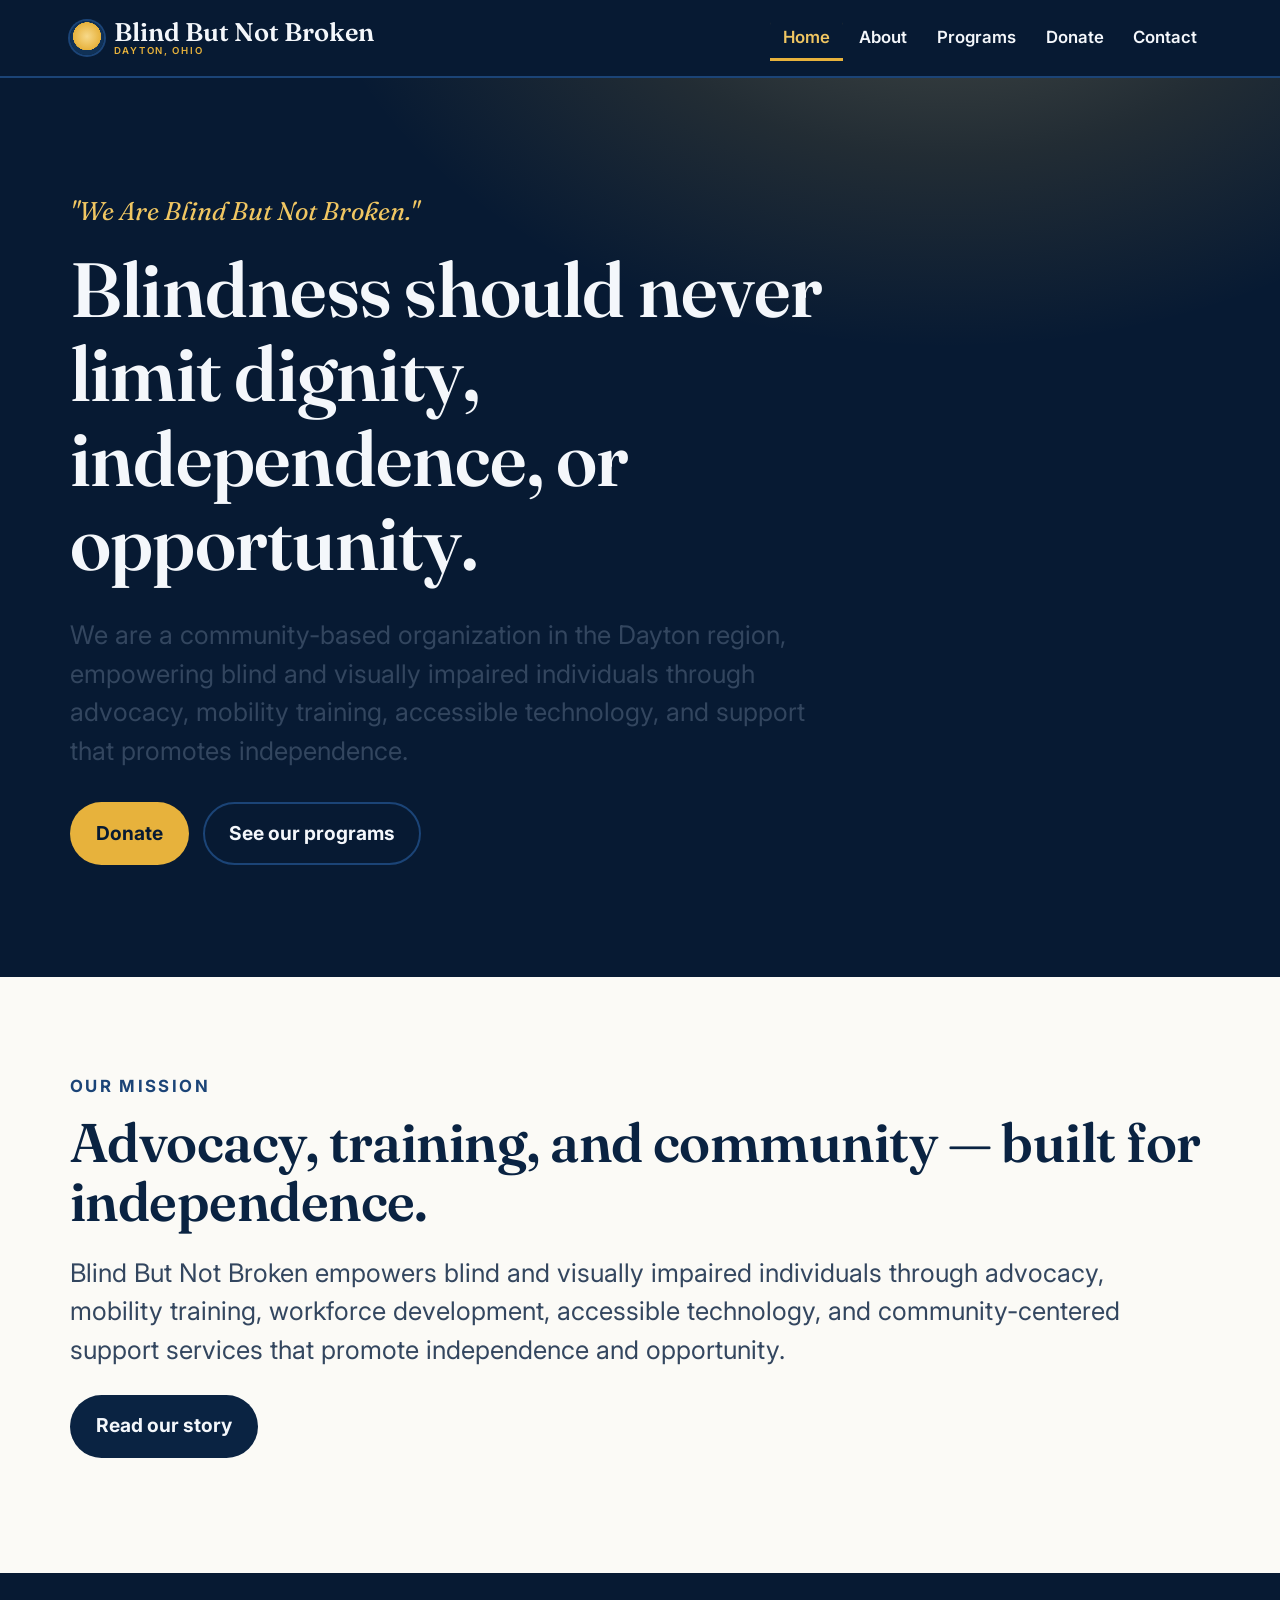
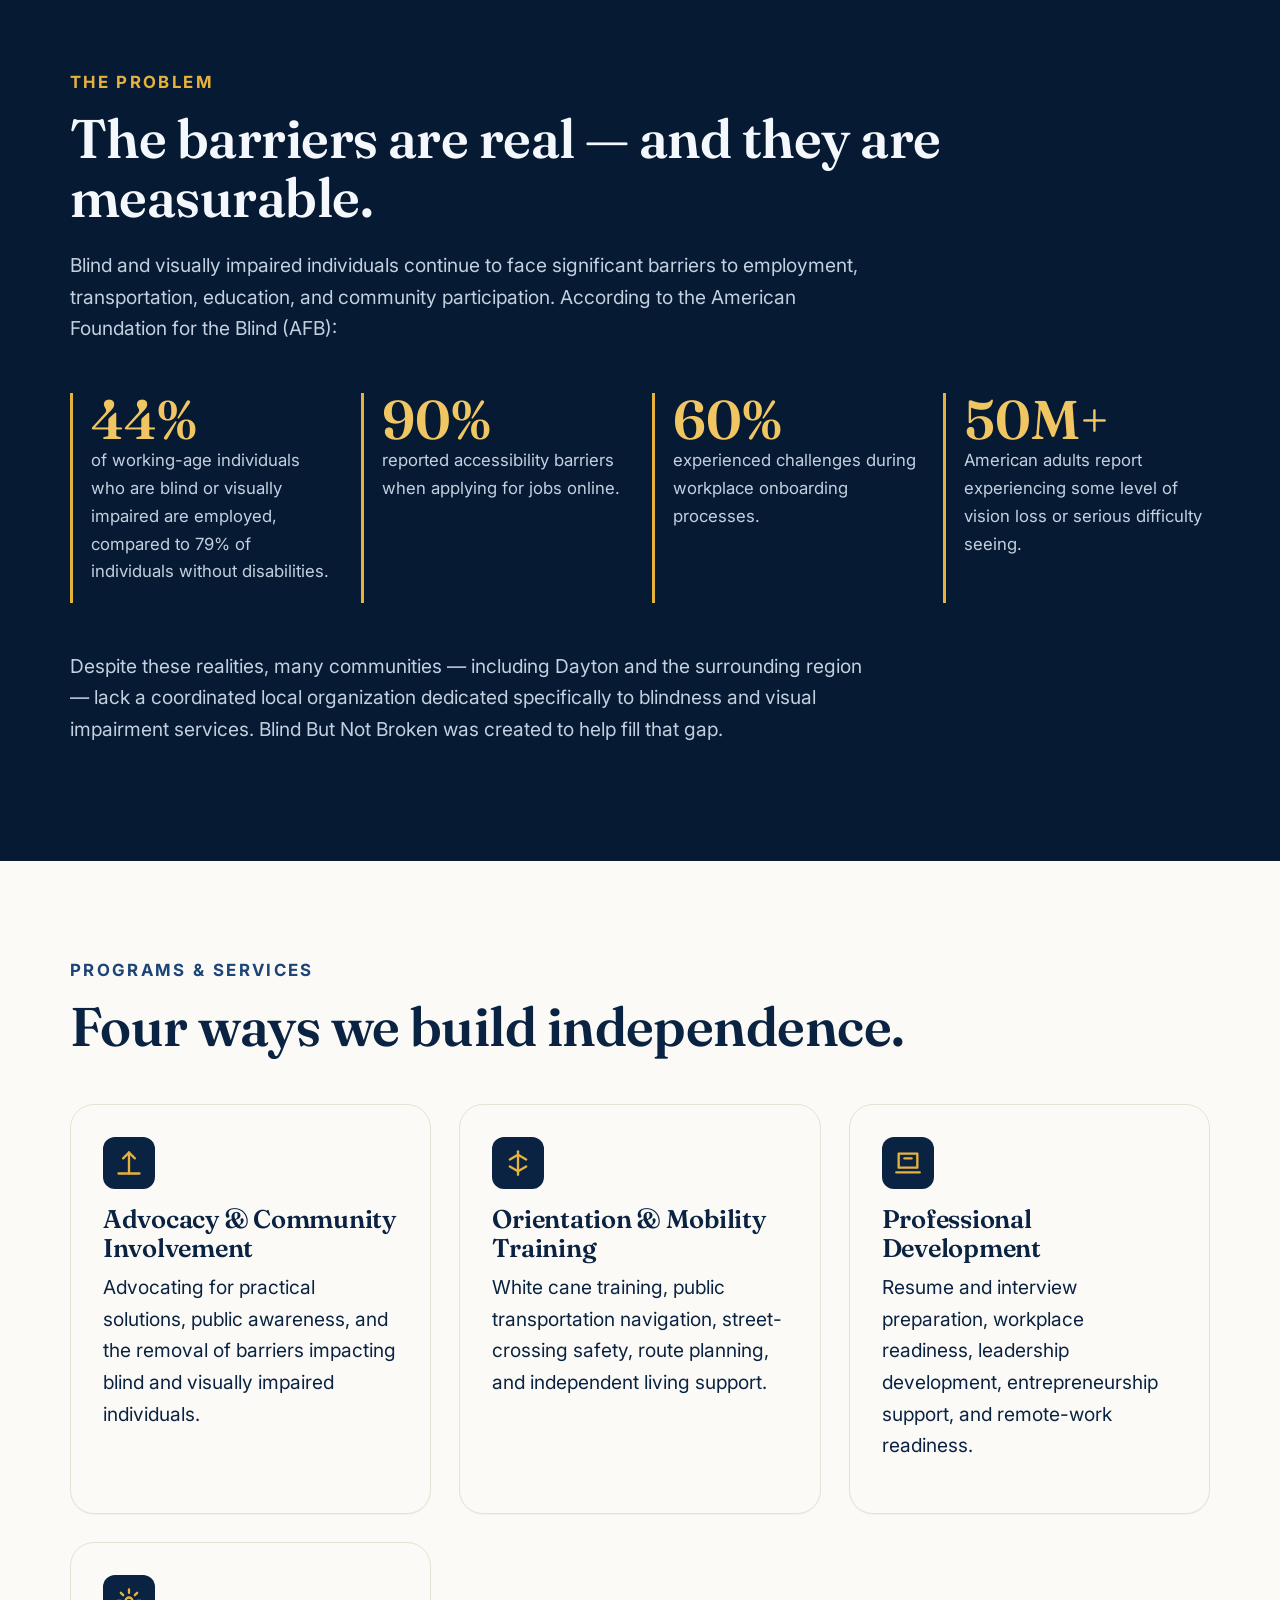
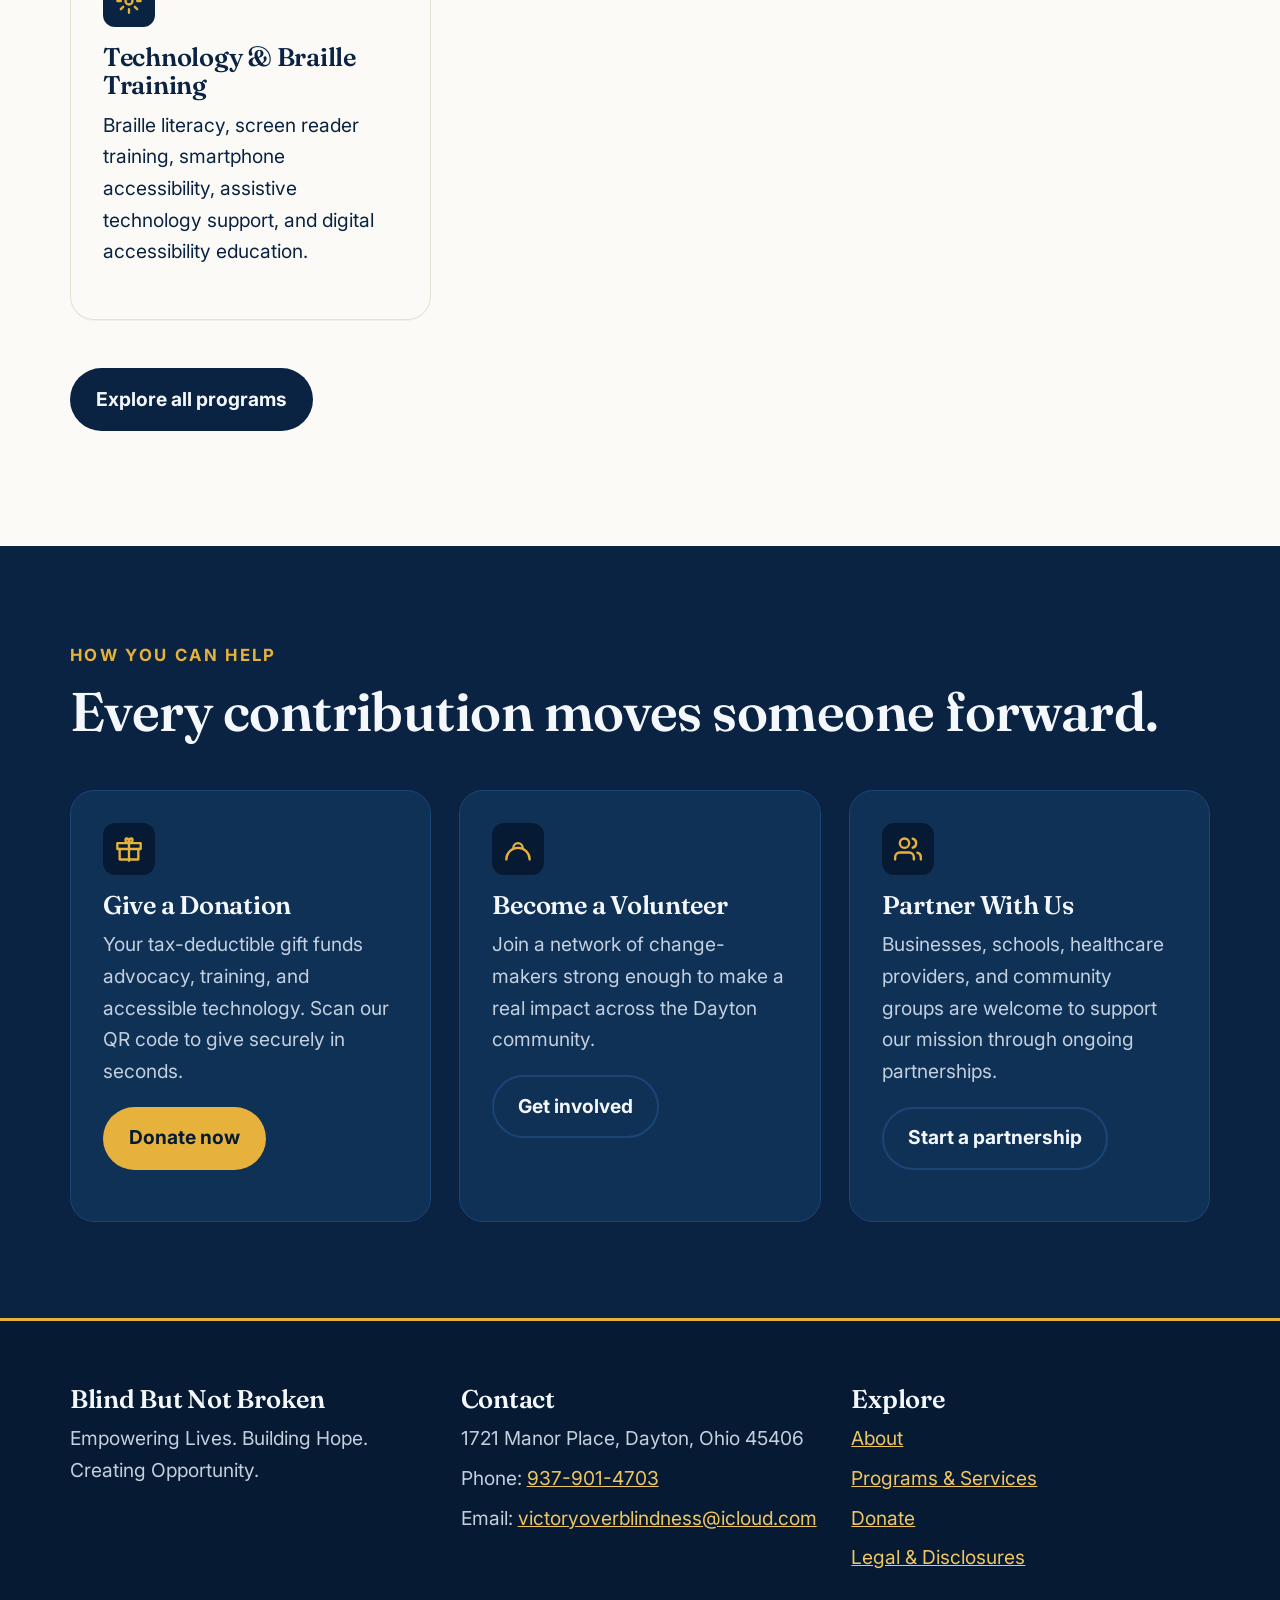
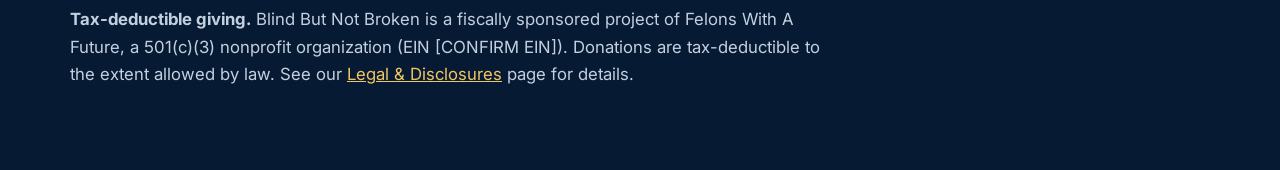
==== index.html @ 258312a0 "update" ====
<!DOCTYPE html>
<html lang="en">
<head>
  <meta charset="UTF-8">
  <meta name="viewport" content="width=device-width, initial-scale=1.0">
  <title>Blind But Not Broken — Advocacy, Training & Support in Dayton, Ohio</title>
  <meta name="description" content="Blind But Not Broken empowers blind and visually impaired individuals in the Dayton region through advocacy, mobility training, accessible technology, and community support.">
  <link rel="preconnect" href="https://fonts.googleapis.com">
  <link rel="preconnect" href="https://fonts.gstatic.com" crossorigin>
  <link href="https://fonts.googleapis.com/css2?family=Fraunces:ital,opsz,wght@0,9..144,400;0,9..144,500;0,9..144,600;1,9..144,400&family=Inter:wght@400;500;600;700&display=swap" rel="stylesheet">
  <link rel="stylesheet" href="styles.css">
</head>
<body>
  <a class="skip-link" href="#main">Skip to main content</a>

  <!-- ===== Header / Nav ===== -->
  <header class="site-header on-dark">
    <div class="wrap">
      <nav class="nav" aria-label="Primary">
        <a class="brand" href="index.html">
          <span class="brand__mark" aria-hidden="true"><span>logo</span></span>
          <span>Blind But Not Broken<small>Dayton, Ohio</small></span>
        </a>
        <button class="nav__toggle" aria-expanded="false" aria-controls="nav-menu">
          <span aria-hidden="true">☰</span> Menu
        </button>
        <ul class="nav__menu" id="nav-menu">
          <li><a href="index.html" aria-current="page">Home</a></li>
          <li><a href="about.html">About</a></li>
          <li><a href="programs.html">Programs</a></li>
          <li><a href="donate.html">Donate</a></li>
          <li><a href="contact.html">Contact</a></li>
        </ul>
      </nav>
    </div>
  </header>

  <main id="main">
    <!-- ===== Hero ===== -->
    <section class="hero on-dark" aria-labelledby="hero-title">
      <div class="wrap">
        <p class="hero__quote">"We Are Blind But Not Broken."</p>
        <h1 id="hero-title">Blindness should never limit dignity, independence, or opportunity.</h1>
        <p class="lede">We are a community-based organization in the Dayton region, empowering
          blind and visually impaired individuals through advocacy, mobility training,
          accessible technology, and support that promotes independence.</p>
        <div class="hero__actions">
          <a class="btn btn--primary" href="donate.html">Donate</a>
          <a class="btn btn--ghost" href="programs.html">See our programs</a>
        </div>
      </div>
    </section>

    <!-- ===== Mission ===== -->
    <section class="section" aria-labelledby="mission-title">
      <div class="wrap">
        <p class="eyebrow">Our Mission</p>
        <h2 id="mission-title">Advocacy, training, and community — built for independence.</h2>
        <p class="lede">Blind But Not Broken empowers blind and visually impaired individuals
          through advocacy, mobility training, workforce development, accessible technology,
          and community-centered support services that promote independence and opportunity.</p>
        <p><a class="btn btn--onlight" href="about.html">Read our story</a></p>
      </div>
    </section>

    <!-- ===== The Problem (stats) ===== -->
    <section class="section section--deep" aria-labelledby="problem-title">
      <div class="wrap">
        <p class="eyebrow">The Problem</p>
        <h2 id="problem-title">The barriers are real — and they are measurable.</h2>
        <p>Blind and visually impaired individuals continue to face significant barriers to
          employment, transportation, education, and community participation. According to the
          American Foundation for the Blind (AFB):</p>

        <div class="stats mt-lg">
          <div class="stat">
            <div class="stat__num">44%</div>
            <p class="stat__label">of working-age individuals who are blind or visually impaired
              are employed, compared to 79% of individuals without disabilities.</p>
          </div>
          <div class="stat">
            <div class="stat__num">90%</div>
            <p class="stat__label">reported accessibility barriers when applying for jobs online.</p>
          </div>
          <div class="stat">
            <div class="stat__num">60%</div>
            <p class="stat__label">experienced challenges during workplace onboarding processes.</p>
          </div>
          <div class="stat">
            <div class="stat__num">50M+</div>
            <p class="stat__label">American adults report experiencing some level of vision loss
              or serious difficulty seeing.</p>
          </div>
        </div>
        <p class="mt-lg">Despite these realities, many communities — including Dayton and the
          surrounding region — lack a coordinated local organization dedicated specifically to
          blindness and visual impairment services. Blind But Not Broken was created to help
          fill that gap.</p>
      </div>
    </section>

    <!-- ===== Programs preview ===== -->
    <section class="section" aria-labelledby="programs-title">
      <div class="wrap">
        <p class="eyebrow">Programs &amp; Services</p>
        <h2 id="programs-title">Four ways we build independence.</h2>
        <div class="grid grid--2 mt-lg">
          <article class="card">
            <div class="card__icon" aria-hidden="true">
              <svg viewBox="0 0 24 24" fill="none" stroke="currentColor" stroke-width="2" stroke-linecap="round" stroke-linejoin="round"><path d="M3 21h18"/><path d="M12 3v18"/><path d="M7 8l5-5 5 5"/></svg>
            </div>
            <h3>Advocacy &amp; Community Involvement</h3>
            <p>Advocating for practical solutions, public awareness, and the removal of barriers
              impacting blind and visually impaired individuals.</p>
          </article>
          <article class="card">
            <div class="card__icon" aria-hidden="true">
              <svg viewBox="0 0 24 24" fill="none" stroke="currentColor" stroke-width="2" stroke-linecap="round" stroke-linejoin="round"><path d="M12 2v20"/><path d="M5 9l7-4 7 4"/><path d="M5 15l7 4 7-4"/></svg>
            </div>
            <h3>Orientation &amp; Mobility Training</h3>
            <p>White cane training, public transportation navigation, street-crossing safety,
              route planning, and independent living support.</p>
          </article>
          <article class="card">
            <div class="card__icon" aria-hidden="true">
              <svg viewBox="0 0 24 24" fill="none" stroke="currentColor" stroke-width="2" stroke-linecap="round" stroke-linejoin="round"><path d="M4 4h16v12H4z"/><path d="M2 20h20"/><path d="M9 8h6"/></svg>
            </div>
            <h3>Professional Development</h3>
            <p>Resume and interview preparation, workplace readiness, leadership development,
              entrepreneurship support, and remote-work readiness.</p>
          </article>
          <article class="card">
            <div class="card__icon" aria-hidden="true">
              <svg viewBox="0 0 24 24" fill="none" stroke="currentColor" stroke-width="2" stroke-linecap="round" stroke-linejoin="round"><circle cx="12" cy="12" r="3"/><path d="M12 2v3M12 19v3M2 12h3M19 12h3M5 5l2 2M17 17l2 2M19 5l-2 2M7 17l-2 2"/></svg>
            </div>
            <h3>Technology &amp; Braille Training</h3>
            <p>Braille literacy, screen reader training, smartphone accessibility, assistive
              technology support, and digital accessibility education.</p>
          </article>
        </div>
        <p class="mt-lg"><a class="btn btn--onlight" href="programs.html">Explore all programs</a></p>
      </div>
    </section>

    <!-- ===== How you can help ===== -->
    <section class="section section--dark" aria-labelledby="help-title">
      <div class="wrap">
        <p class="eyebrow">How You Can Help</p>
        <h2 id="help-title">Every contribution moves someone forward.</h2>
        <div class="grid grid--3 mt-lg">
          <article class="card">
            <div class="card__icon" aria-hidden="true">
              <svg viewBox="0 0 24 24" fill="none" stroke="currentColor" stroke-width="2" stroke-linecap="round" stroke-linejoin="round"><path d="M20 12v9H4v-9"/><path d="M2 7h20v5H2z"/><path d="M12 22V7"/><path d="M12 7C9 7 8 3 10 3s2 4 2 4z"/><path d="M12 7c3 0 4-4 2-4s-2 4-2 4z"/></svg>
            </div>
            <h3>Give a Donation</h3>
            <p>Your tax-deductible gift funds advocacy, training, and accessible technology.
              Scan our QR code to give securely in seconds.</p>
            <p><a class="btn btn--primary" href="donate.html">Donate now</a></p>
          </article>
          <article class="card">
            <div class="card__icon" aria-hidden="true">
              <svg viewBox="0 0 24 24" fill="none" stroke="currentColor" stroke-width="2" stroke-linecap="round" stroke-linejoin="round"><path d="M16 11a4 4 0 1 0-8 0"/><circle cx="12" cy="7" r="0"/><path d="M2 21a8 8 0 0 1 20 0"/></svg>
            </div>
            <h3>Become a Volunteer</h3>
            <p>Join a network of change-makers strong enough to make a real impact across the
              Dayton community.</p>
            <p><a class="btn btn--ghost" href="contact.html">Get involved</a></p>
          </article>
          <article class="card">
            <div class="card__icon" aria-hidden="true">
              <svg viewBox="0 0 24 24" fill="none" stroke="currentColor" stroke-width="2" stroke-linecap="round" stroke-linejoin="round"><path d="M17 21v-2a4 4 0 0 0-4-4H5a4 4 0 0 0-4 4v2"/><circle cx="9" cy="7" r="4"/><path d="M23 21v-2a4 4 0 0 0-3-3.87"/><path d="M16 3.13a4 4 0 0 1 0 7.75"/></svg>
            </div>
            <h3>Partner With Us</h3>
            <p>Businesses, schools, healthcare providers, and community groups are welcome to
              support our mission through ongoing partnerships.</p>
            <p><a class="btn btn--ghost" href="contact.html">Start a partnership</a></p>
          </article>
        </div>
      </div>
    </section>
  </main>

  <!-- ===== Footer ===== -->
  <footer class="site-footer on-dark">
    <div class="wrap">
      <div class="footer-grid">
        <div>
          <h2>Blind But Not Broken</h2>
          <p>Empowering Lives. Building Hope. Creating Opportunity.</p>
        </div>
        <div>
          <h2>Contact</h2>
          <ul class="footer-contact">
            <li>1721 Manor Place, Dayton, Ohio 45406</li>
            <li>Phone: <a href="tel:+19379014703">937-901-4703</a></li>
            <li>Email: <a href="mailto:victoryoverblindness@icloud.com">victoryoverblindness@icloud.com</a></li>
          </ul>
        </div>
        <div>
          <h2>Explore</h2>
          <ul class="footer-contact">
            <li><a href="about.html">About</a></li>
            <li><a href="programs.html">Programs &amp; Services</a></li>
            <li><a href="donate.html">Donate</a></li>
            <li><a href="legal.html">Legal &amp; Disclosures</a></li>
          </ul>
        </div>
      </div>
      <div class="footer-legal">
        <p><strong>Tax-deductible giving.</strong> Blind But Not Broken is a fiscally sponsored
          project of Felons With A Future, a 501(c)(3) nonprofit organization
          (EIN&nbsp;[CONFIRM&nbsp;EIN]). Donations are tax-deductible to the extent allowed by law.
          See our <a href="legal.html">Legal &amp; Disclosures</a> page for details.</p>
      </div>
    </div>
  </footer>

  <script src="script.js"></script>
</body>
</html>
---- styles.css ----
/* ============================================================
   BLIND BUT NOT BROKEN — shared stylesheet
   Accessibility-first. Blue + gold "light through darkness" theme.

   CONTRAST DISCIPLINE (do not break):
   - Gold is ONLY used on dark (navy) backgrounds, or as a button
     fill with navy text on top. Gold text on white FAILS WCAG (~1.9:1).
   - Body text targets >= 7:1 wherever possible (AAA), never below 4.5:1.
   ============================================================ */

/* ---------- Design tokens ---------- */
:root {
  /* Navy scale (dark surfaces + ink on light) */
  --navy-900: #071A33;   /* deepest background */
  --navy-800: #0A2342;   /* primary navy / ink on light */
  --navy-700: #103156;   /* raised surfaces on dark */
  --navy-600: #1B4477;   /* borders / hover on dark */

  /* Gold scale (accent — dark backgrounds only) */
  --gold-500: #E7B23C;   /* primary gold */
  --gold-400: #F0C662;   /* gold hover */
  --gold-300: #F7D98A;   /* soft gold glow */

  /* Neutrals */
  --paper:      #FBFAF6; /* warm off-white light sections */
  --ink:        #0A2342; /* text on light */
  --ink-soft:   #33465F; /* secondary text on light (9:1 on paper) */
  --cloud:      #F4F7FB; /* text on dark (near-white) */
  --cloud-soft: #C3D0E0; /* secondary text on dark */

  /* Type */
  --font-display: "Fraunces", Georgia, "Times New Roman", serif;
  --font-body: "Inter", system-ui, -apple-system, "Segoe UI", sans-serif;

  /* Scale (fluid) */
  --step--1: clamp(0.94rem, 0.9rem + 0.2vw, 1.05rem);
  --step-0:  clamp(1.06rem, 1rem + 0.3vw, 1.2rem);
  --step-1:  clamp(1.3rem, 1.2rem + 0.5vw, 1.6rem);
  --step-2:  clamp(1.7rem, 1.5rem + 1vw, 2.3rem);
  --step-3:  clamp(2.2rem, 1.8rem + 2vw, 3.4rem);
  --step-4:  clamp(2.8rem, 2.1rem + 3.4vw, 4.8rem);

  /* Space + shape */
  --gutter: clamp(1.25rem, 5vw, 4rem);
  --measure: 66ch;
  --radius: 14px;
  --radius-lg: 24px;
}

/* ---------- Reset / base ---------- */
*, *::before, *::after { box-sizing: border-box; }
html { scroll-behavior: smooth; }
@media (prefers-reduced-motion: reduce) {
  html { scroll-behavior: auto; }
  *, *::before, *::after {
    animation-duration: 0.001ms !important;
    animation-iteration-count: 1 !important;
    transition-duration: 0.001ms !important;
  }
}

body {
  margin: 0;
  font-family: var(--font-body);
  font-size: var(--step-0);
  line-height: 1.65;
  color: var(--ink);
  background: var(--paper);
  -webkit-font-smoothing: antialiased;
  text-rendering: optimizeLegibility;
}

img { max-width: 100%; height: auto; display: block; }

h1, h2, h3 {
  font-family: var(--font-display);
  font-weight: 600;
  line-height: 1.1;
  letter-spacing: -0.01em;
  margin: 0 0 0.4em;
}
h1 { font-size: var(--step-4); }
h2 { font-size: var(--step-3); }
h3 { font-size: var(--step-1); font-weight: 600; }
p  { margin: 0 0 1em; max-width: var(--measure); }

a { color: inherit; }

/* ---------- Accessibility: skip link + focus ---------- */
.skip-link {
  position: absolute;
  left: 0.5rem;
  top: -100%;
  z-index: 999;
  background: var(--gold-500);
  color: var(--navy-800);
  font-weight: 700;
  padding: 0.75rem 1.25rem;
  border-radius: 0 0 var(--radius) var(--radius);
  text-decoration: none;
}
.skip-link:focus { top: 0; }

:focus-visible {
  outline: 3px solid var(--gold-500);
  outline-offset: 3px;
  border-radius: 4px;
}
/* On dark sections the gold ring still reads; add a halo for safety */
.on-dark :focus-visible { outline-color: var(--gold-400); }

.sr-only {
  position: absolute; width: 1px; height: 1px;
  padding: 0; margin: -1px; overflow: hidden;
  clip: rect(0,0,0,0); white-space: nowrap; border: 0;
}

/* ---------- Layout helpers ---------- */
.wrap { width: min(100% - 2 * var(--gutter), 1140px); margin-inline: auto; }
.section { padding-block: clamp(3rem, 8vw, 6rem); }
.section--dark { background: var(--navy-800); color: var(--cloud); }
.section--deep { background: var(--navy-900); color: var(--cloud); }
.section--dark p, .section--deep p { color: var(--cloud-soft); }
.eyebrow {
  font-family: var(--font-body);
  font-weight: 700;
  font-size: var(--step--1);
  letter-spacing: 0.14em;
  text-transform: uppercase;
  color: var(--navy-600);
  margin: 0 0 0.75rem;
}
.section--dark .eyebrow, .section--deep .eyebrow { color: var(--gold-500); }
.lede { font-size: var(--step-1); line-height: 1.5; color: var(--ink-soft); }
.section--dark .lede, .section--deep .lede { color: var(--cloud); }

/* ---------- Header / nav ---------- */
.site-header {
  position: sticky; top: 0; z-index: 100;
  background: var(--navy-900);
  color: var(--cloud);
  border-bottom: 2px solid var(--navy-600);
}
.nav {
  display: flex; align-items: center; justify-content: space-between;
  gap: 1rem; padding-block: 0.9rem;
}
.brand {
  display: inline-flex; align-items: center; gap: 0.6rem;
  text-decoration: none; color: var(--cloud);
  font-family: var(--font-display); font-weight: 600;
  font-size: var(--step-1); line-height: 1.05;
}
.brand__mark {
  width: 34px; height: 34px; flex: none;
  display: grid; place-items: center;
  border-radius: 50%;
  background:
    radial-gradient(circle at 50% 45%, var(--gold-300), var(--gold-500) 55%, var(--navy-700) 56%);
  box-shadow: 0 0 0 2px var(--navy-600);
}
.brand__mark span { font-size: 0; }
.brand small {
  display: block; font-family: var(--font-body);
  font-weight: 600; font-size: 0.6rem; letter-spacing: 0.18em;
  text-transform: uppercase; color: var(--gold-500);
}

.nav__toggle {
  display: none;
  align-items: center; gap: 0.5rem;
  background: transparent; color: var(--cloud);
  border: 2px solid var(--navy-600); border-radius: var(--radius);
  padding: 0.6rem 0.85rem; min-height: 44px;
  font: inherit; font-weight: 600; cursor: pointer;
}
.nav__toggle:hover { border-color: var(--gold-500); }

.nav__menu {
  display: flex; align-items: center; gap: 0.25rem;
  list-style: none; margin: 0; padding: 0;
}
.nav__menu a {
  display: inline-block; text-decoration: none;
  color: var(--cloud); font-weight: 600; font-size: var(--step--1);
  padding: 0.6rem 0.8rem; border-radius: var(--radius);
  min-height: 44px; display: inline-flex; align-items: center;
}
.nav__menu a:hover { background: var(--navy-700); }
.nav__menu a[aria-current="page"] {
  color: var(--gold-400);
  box-shadow: inset 0 -3px 0 var(--gold-500);
  border-radius: var(--radius) var(--radius) 0 0;
}

@media (max-width: 820px) {
  .nav__toggle { display: inline-flex; }
  .nav__menu {
    display: none; position: absolute; left: 0; right: 0;
    top: 100%; flex-direction: column; align-items: stretch;
    gap: 0; background: var(--navy-900);
    border-bottom: 2px solid var(--navy-600); padding: 0.5rem var(--gutter) 1rem;
  }
  .nav { position: relative; }
  .nav__menu.is-open { display: flex; }
  .nav__menu a { padding: 0.9rem 0.6rem; font-size: var(--step-0); }
  .nav__menu a[aria-current="page"] { box-shadow: inset 3px 0 0 var(--gold-500); border-radius: var(--radius); }
}

/* ---------- Buttons ---------- */
.btn {
  display: inline-flex; align-items: center; justify-content: center;
  gap: 0.5rem; min-height: 48px;
  padding: 0.85rem 1.5rem; border-radius: 999px;
  font: inherit; font-weight: 700; text-decoration: none;
  cursor: pointer; border: 2px solid transparent;
  transition: transform 0.15s ease, background 0.15s ease;
}
.btn:hover { transform: translateY(-2px); }
.btn--primary { background: var(--gold-500); color: var(--navy-900); }
.btn--primary:hover { background: var(--gold-400); }
.btn--ghost { background: transparent; color: var(--cloud); border-color: var(--navy-600); }
.btn--ghost:hover { border-color: var(--gold-500); background: var(--navy-700); }
.btn--onlight { background: var(--navy-800); color: var(--cloud); }
.btn--onlight:hover { background: var(--navy-700); }

/* ---------- Hero ---------- */
.hero {
  position: relative; overflow: hidden;
  background: var(--navy-900); color: var(--cloud);
  padding-block: clamp(3.5rem, 10vw, 7rem);
  isolation: isolate;
}
.hero::before { /* the dawn — light breaking through */
  content: ""; position: absolute; inset: -20% -10% auto -10%;
  height: 130%; z-index: -1;
  background: radial-gradient(60% 55% at 70% 0%,
    rgba(247,217,138,0.30), rgba(231,178,60,0.12) 40%, transparent 70%);
  pointer-events: none;
}
.hero__quote {
  font-family: var(--font-display); font-style: italic;
  color: var(--gold-400); font-size: var(--step-1);
  margin: 0 0 1rem;
}
.hero h1 { max-width: 16ch; }
.hero .lede { max-width: 46ch; margin-block: 1.25rem 2rem; }
.hero__actions { display: flex; flex-wrap: wrap; gap: 0.85rem; }

/* ---------- Cards / grids ---------- */
.grid { display: grid; gap: clamp(1rem, 3vw, 1.75rem); }
.grid--3 { grid-template-columns: repeat(auto-fit, minmax(260px, 1fr)); }
.grid--2 { grid-template-columns: repeat(auto-fit, minmax(300px, 1fr)); }

.card {
  background: var(--paper);
  border: 1px solid #E7E2D4;
  border-radius: var(--radius-lg);
  padding: clamp(1.5rem, 3vw, 2rem);
  box-shadow: 0 1px 0 rgba(10,35,66,0.04);
}
.section--dark .card, .section--deep .card {
  background: var(--navy-700); border-color: var(--navy-600); color: var(--cloud);
}
.section--dark .card p, .section--deep .card p { color: var(--cloud-soft); }
.card__icon {
  width: 52px; height: 52px; margin-bottom: 1rem;
  display: grid; place-items: center; border-radius: 12px;
  background: var(--navy-800); color: var(--gold-500);
}
.section--dark .card__icon, .section--deep .card__icon { background: var(--navy-900); }
.card__icon svg { width: 28px; height: 28px; }
.card h3 { color: inherit; }

/* Feature list with gold check markers */
.checklist { list-style: none; margin: 0; padding: 0; display: grid; gap: 0.6rem; }
.checklist li { position: relative; padding-left: 1.9rem; }
.checklist li::before {
  content: ""; position: absolute; left: 0; top: 0.55em;
  width: 0.7rem; height: 0.7rem; border-radius: 50%;
  background: var(--gold-500);
}

/* Stat block (The Problem) */
.stats { display: grid; gap: 1.5rem; grid-template-columns: repeat(auto-fit, minmax(200px,1fr)); }
.stat { border-left: 3px solid var(--gold-500); padding-left: 1.1rem; }
.stat__num {
  font-family: var(--font-display); font-weight: 600;
  font-size: var(--step-3); color: var(--gold-400); line-height: 1;
}
.stat__label { color: var(--cloud-soft); font-size: var(--step--1); }

/* ---------- Donate / QR ---------- */
.qr-panel {
  display: grid; gap: 2rem; align-items: center;
  grid-template-columns: minmax(0, 1fr);
}
@media (min-width: 720px) { .qr-panel { grid-template-columns: 280px 1fr; } }
.qr-frame {
  background: var(--paper); border: 3px solid var(--gold-500);
  border-radius: var(--radius-lg); padding: 1.25rem;
  aspect-ratio: 1; display: grid; place-items: center; text-align: center;
  color: var(--ink-soft);
}
.qr-frame img { width: 100%; height: 100%; object-fit: contain; }

.disclosure {
  background: var(--navy-700); border: 1px solid var(--navy-600);
  border-radius: var(--radius); padding: 1.25rem 1.5rem;
  color: var(--cloud-soft); font-size: var(--step--1);
}
.disclosure strong { color: var(--cloud); }

/* ---------- Forms (contact) ---------- */
.field { display: grid; gap: 0.4rem; margin-bottom: 1.25rem; }
.field label { font-weight: 700; }
.field .hint { font-size: var(--step--1); color: var(--ink-soft); }
.field input, .field textarea {
  font: inherit; padding: 0.8rem 0.9rem; min-height: 48px;
  border: 2px solid #C9CFD8; border-radius: var(--radius);
  background: #fff; color: var(--ink);
}
.field input:focus-visible, .field textarea:focus-visible { border-color: var(--navy-800); }
.field textarea { min-height: 140px; resize: vertical; }

/* ---------- Footer ---------- */
.site-footer {
  background: var(--navy-900); color: var(--cloud-soft);
  padding-block: clamp(2.5rem, 6vw, 4rem);
  border-top: 3px solid var(--gold-500);
}
.footer-grid { display: grid; gap: 2rem; grid-template-columns: repeat(auto-fit, minmax(220px,1fr)); }
.site-footer h2 { font-size: var(--step-1); color: var(--cloud); }
.site-footer a { color: var(--gold-400); }
.site-footer a:hover { color: var(--gold-300); }
.footer-contact { list-style: none; margin: 0; padding: 0; display: grid; gap: 0.5rem; }
.footer-legal { margin-top: 2rem; font-size: var(--step--1); color: var(--cloud-soft); }
.footer-legal p { max-width: 70ch; }

/* Utility */
.stack > * + * { margin-top: 1.5rem; }
.center { text-align: center; margin-inline: auto; }
.mt-lg { margin-top: clamp(2rem, 5vw, 3rem); }
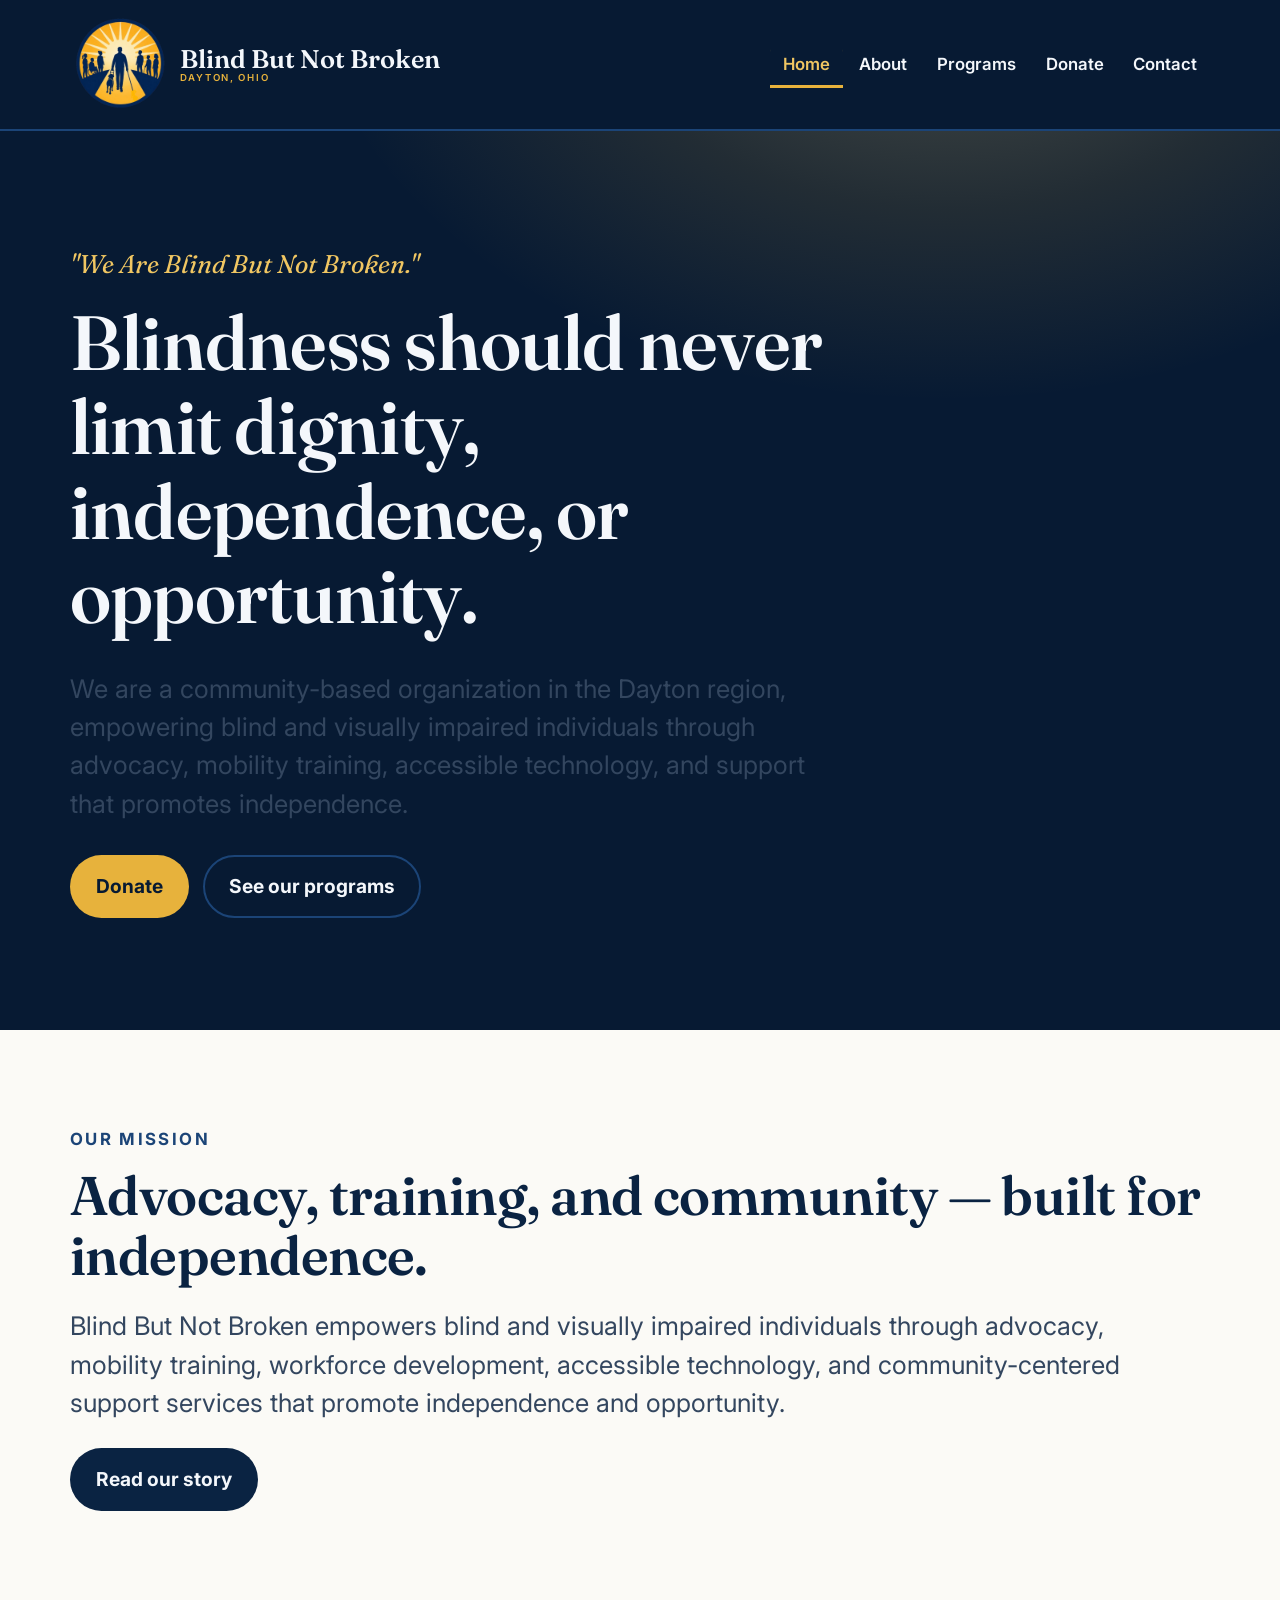
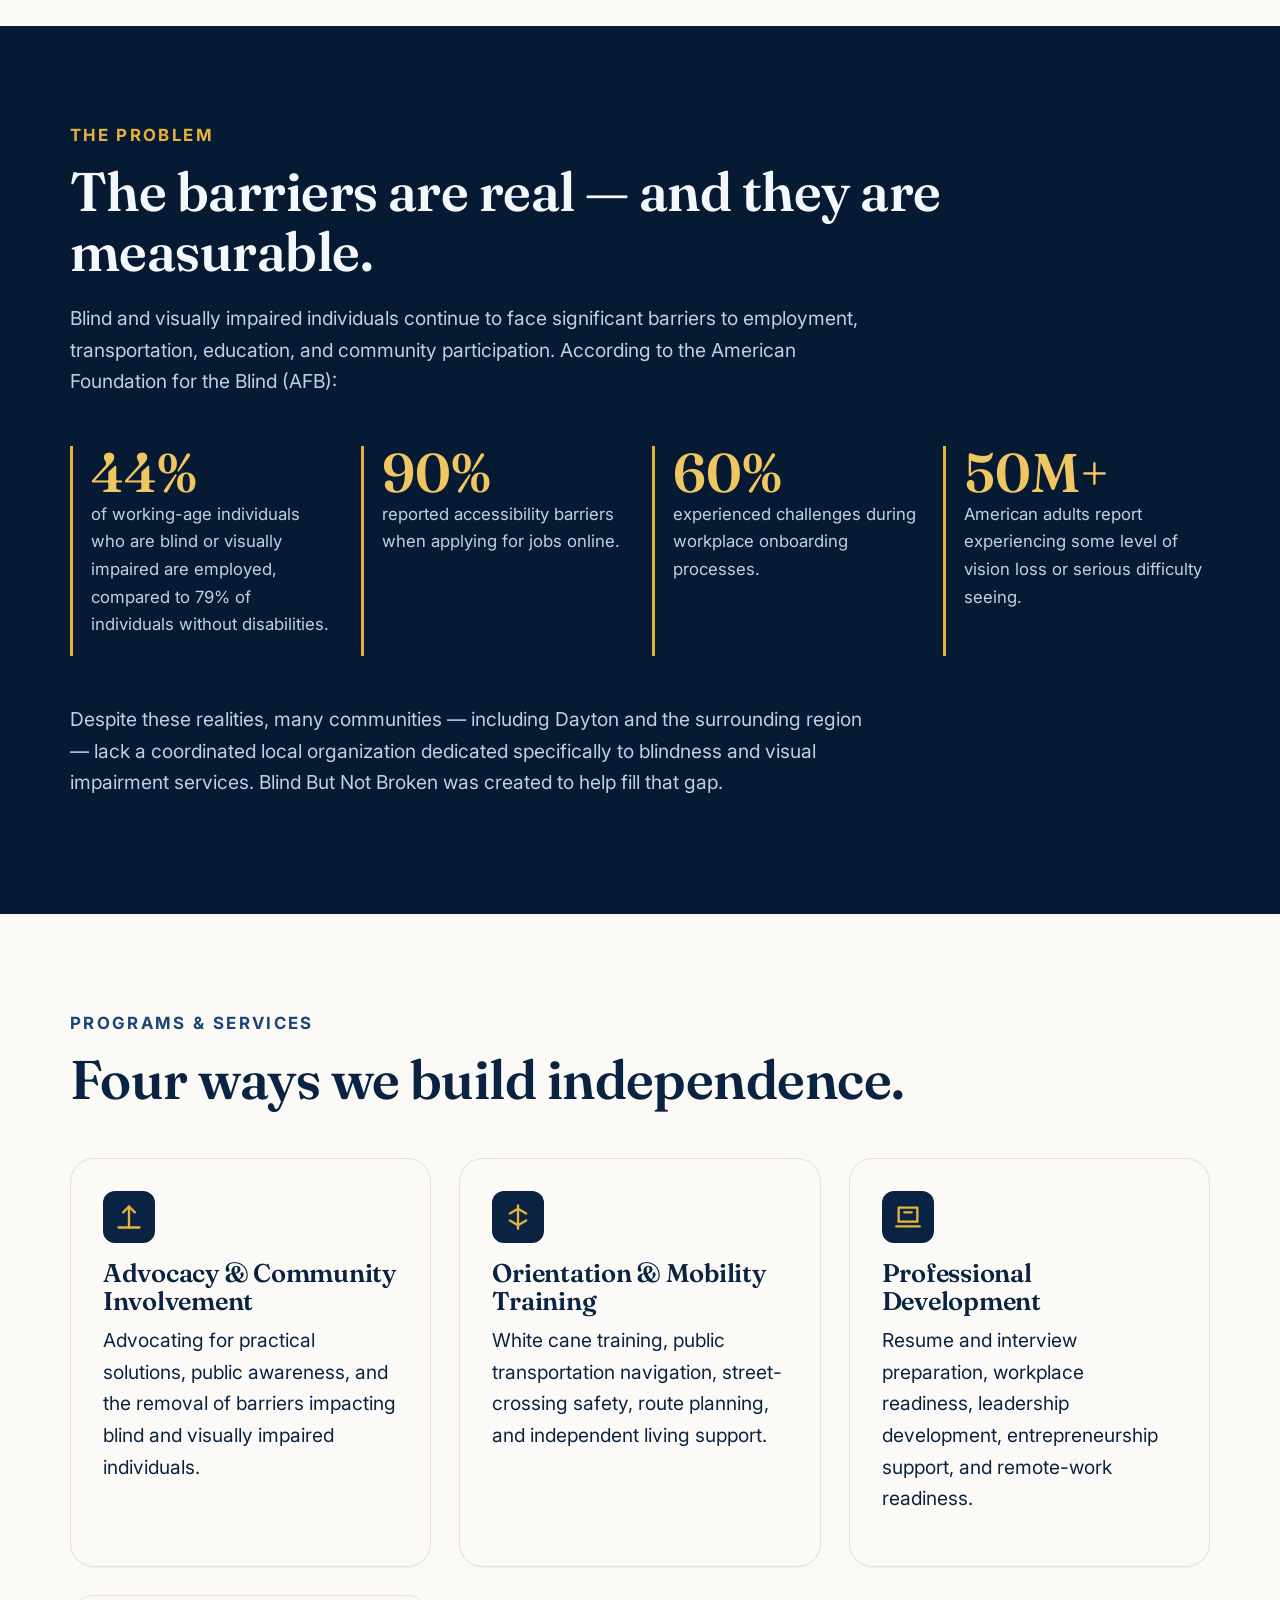
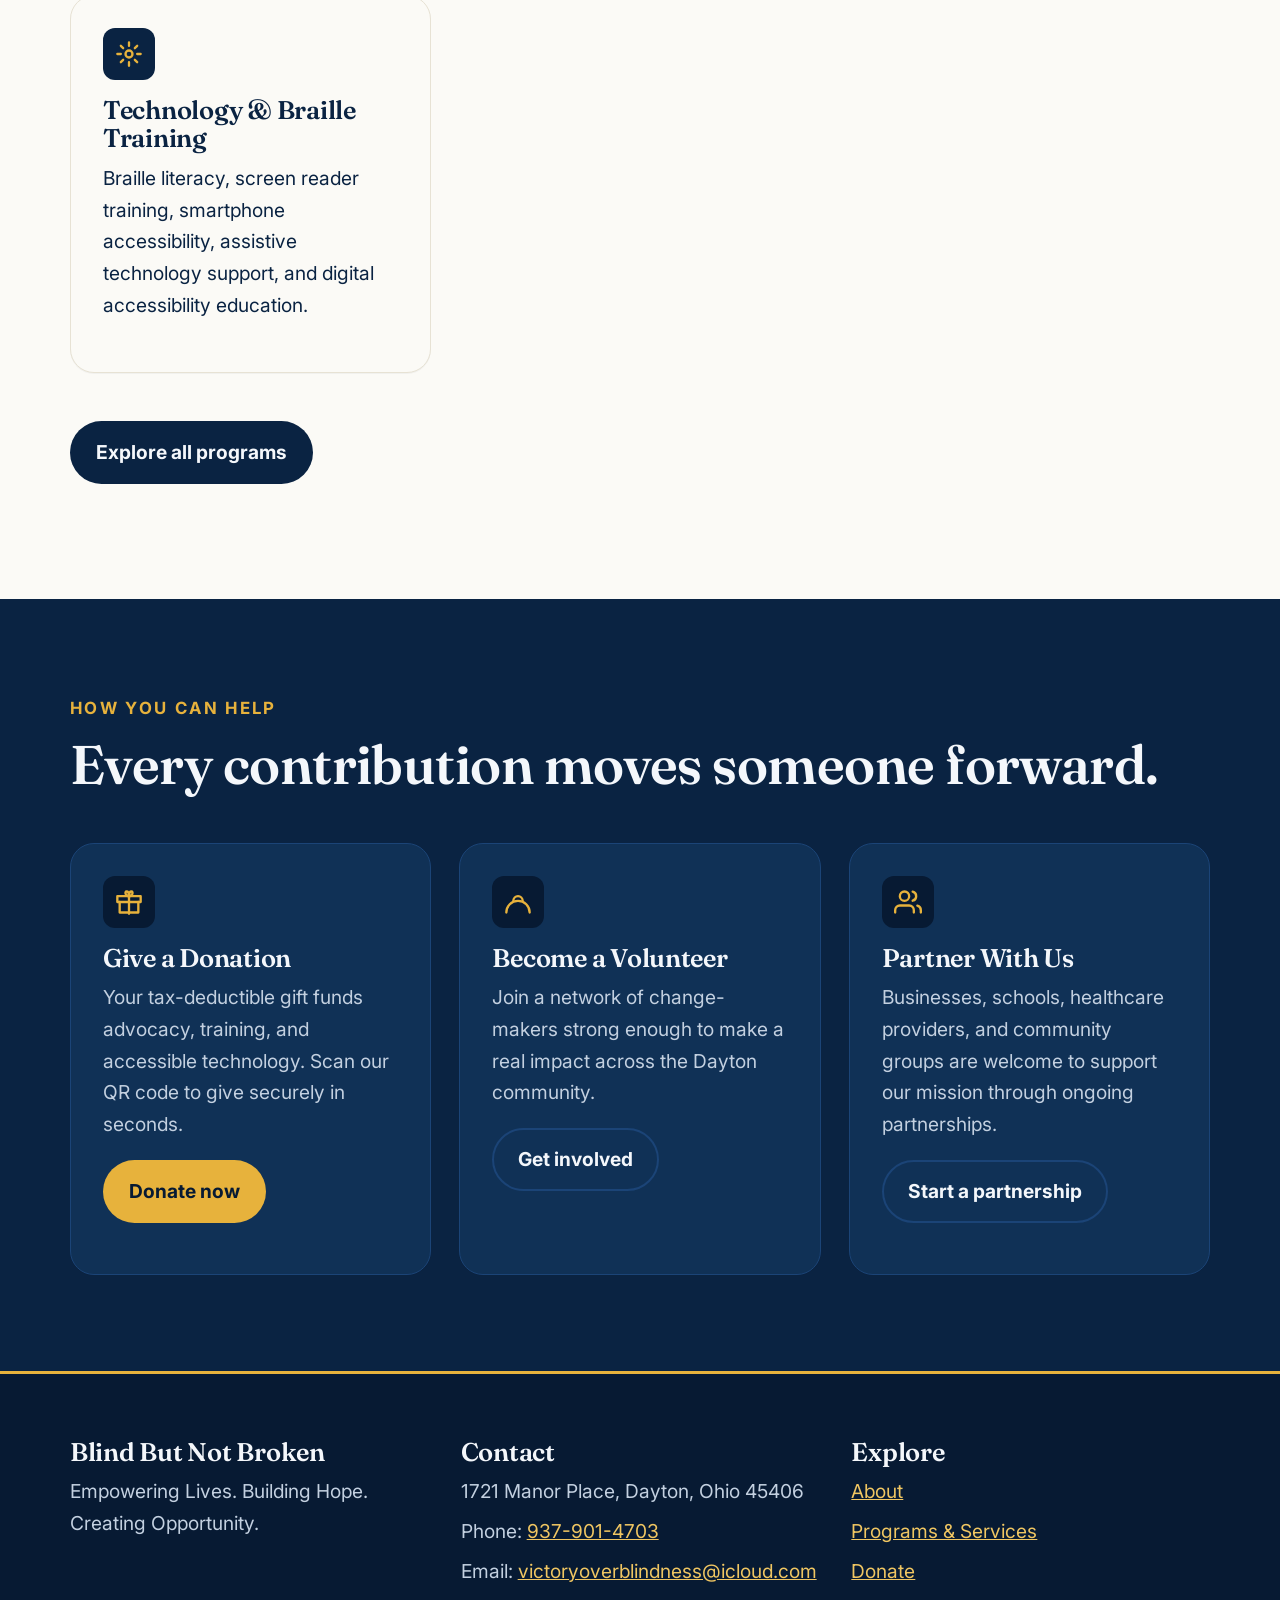
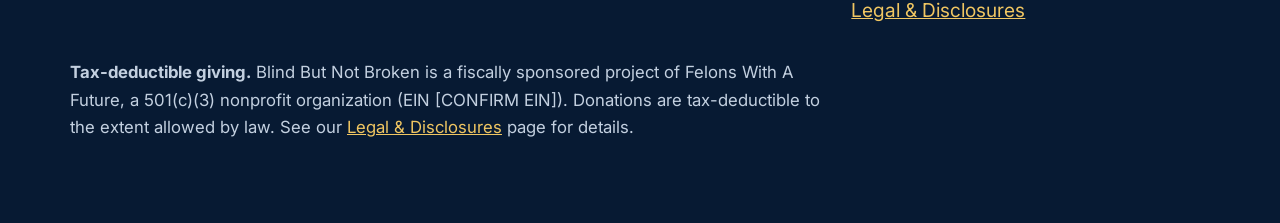
==== commit 5da68d6d: "updates" ====
--- a/index.html
+++ b/index.html
@@ -18,7 +18,7 @@
     <div class="wrap">
       <nav class="nav" aria-label="Primary">
         <a class="brand" href="index.html">
-          <span class="brand__mark" aria-hidden="true"><span>logo</span></span>
+          <img class="brand__mark" src="images/circle-logo-nt.PNG" alt="Blind But Not Broken logo">
           <span>Blind But Not Broken<small>Dayton, Ohio</small></span>
         </a>
         <button class="nav__toggle" aria-expanded="false" aria-controls="nav-menu">
--- a/styles.css
+++ b/styles.css
@@ -152,14 +152,10 @@
   font-size: var(--step-1); line-height: 1.05;
 }
 .brand__mark {
-  width: 34px; height: 34px; flex: none;
-  display: grid; place-items: center;
+  width: 100px; height: 100px; flex: none;
   border-radius: 50%;
-  background:
-    radial-gradient(circle at 50% 45%, var(--gold-300), var(--gold-500) 55%, var(--navy-700) 56%);
-  box-shadow: 0 0 0 2px var(--navy-600);
-}
-.brand__mark span { font-size: 0; }
+  object-fit: cover;
+}
 .brand small {
   display: block; font-family: var(--font-body);
   font-weight: 600; font-size: 0.6rem; letter-spacing: 0.18em;
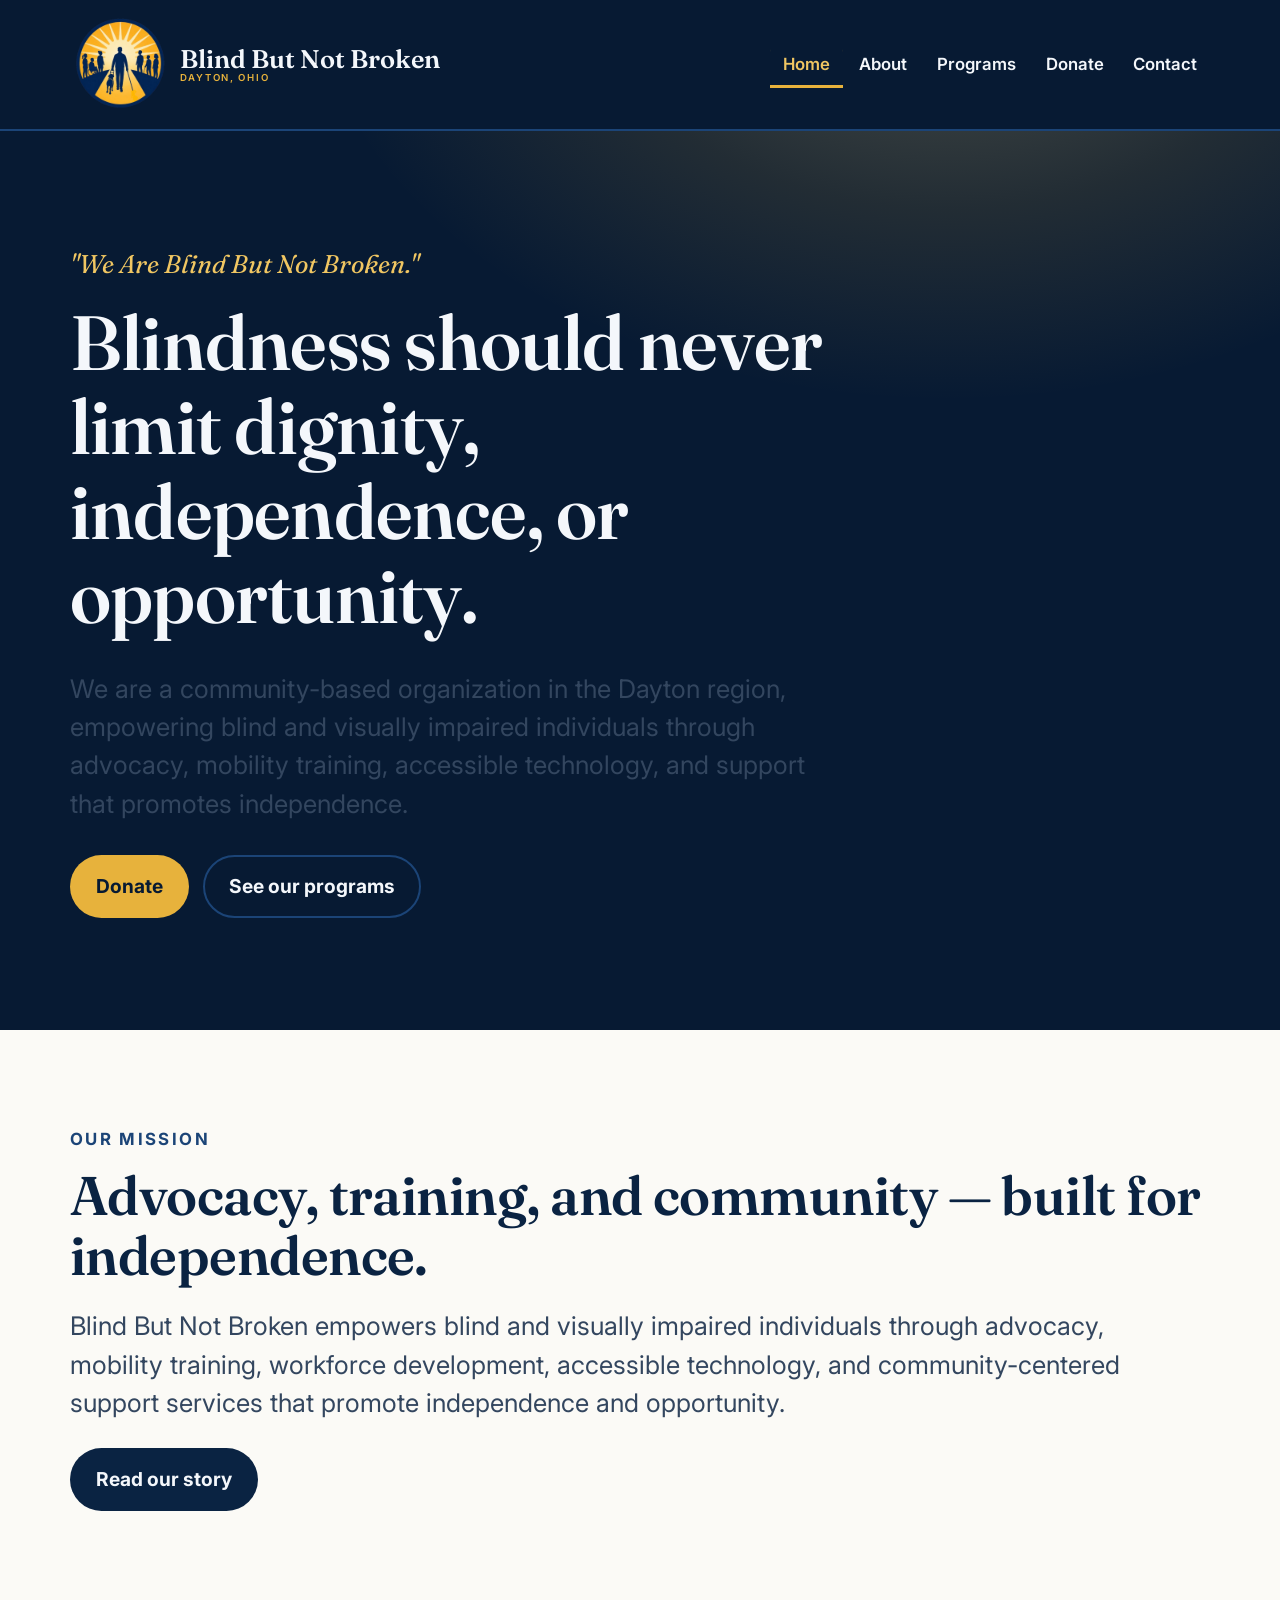
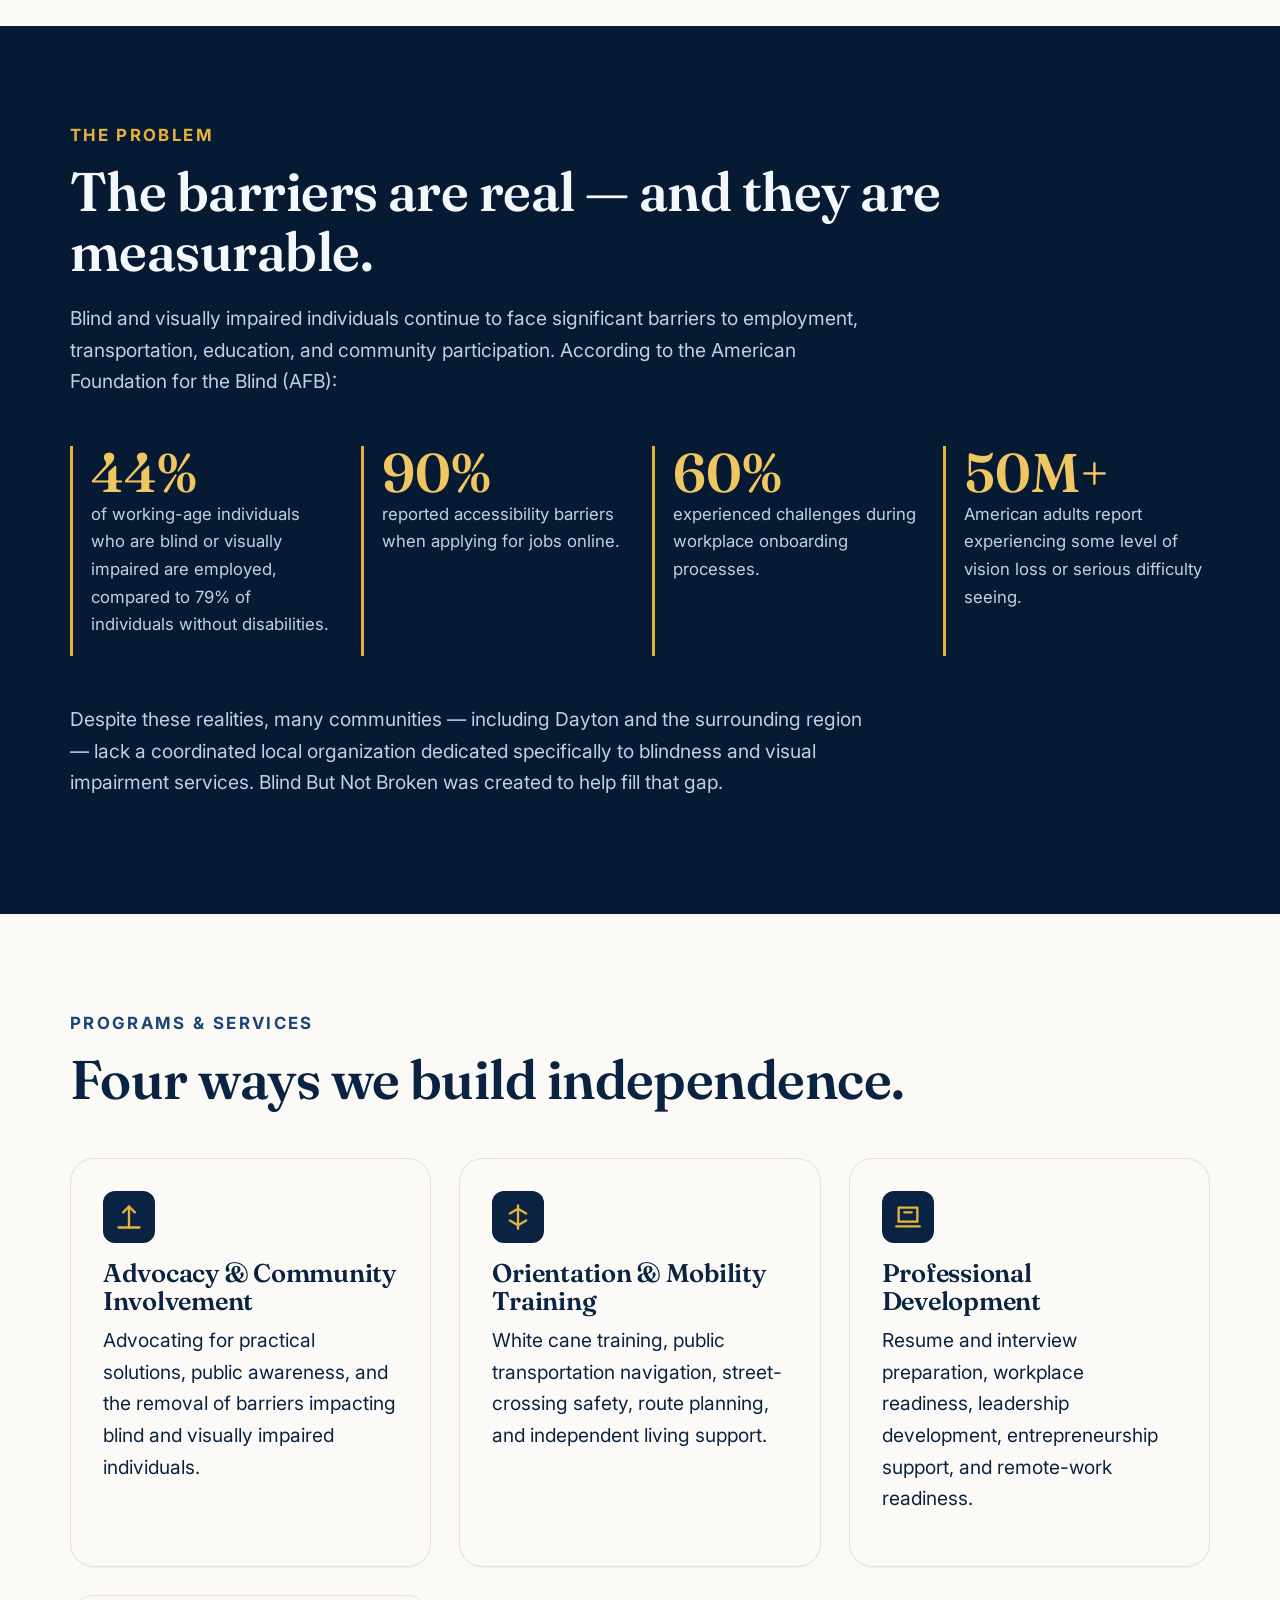
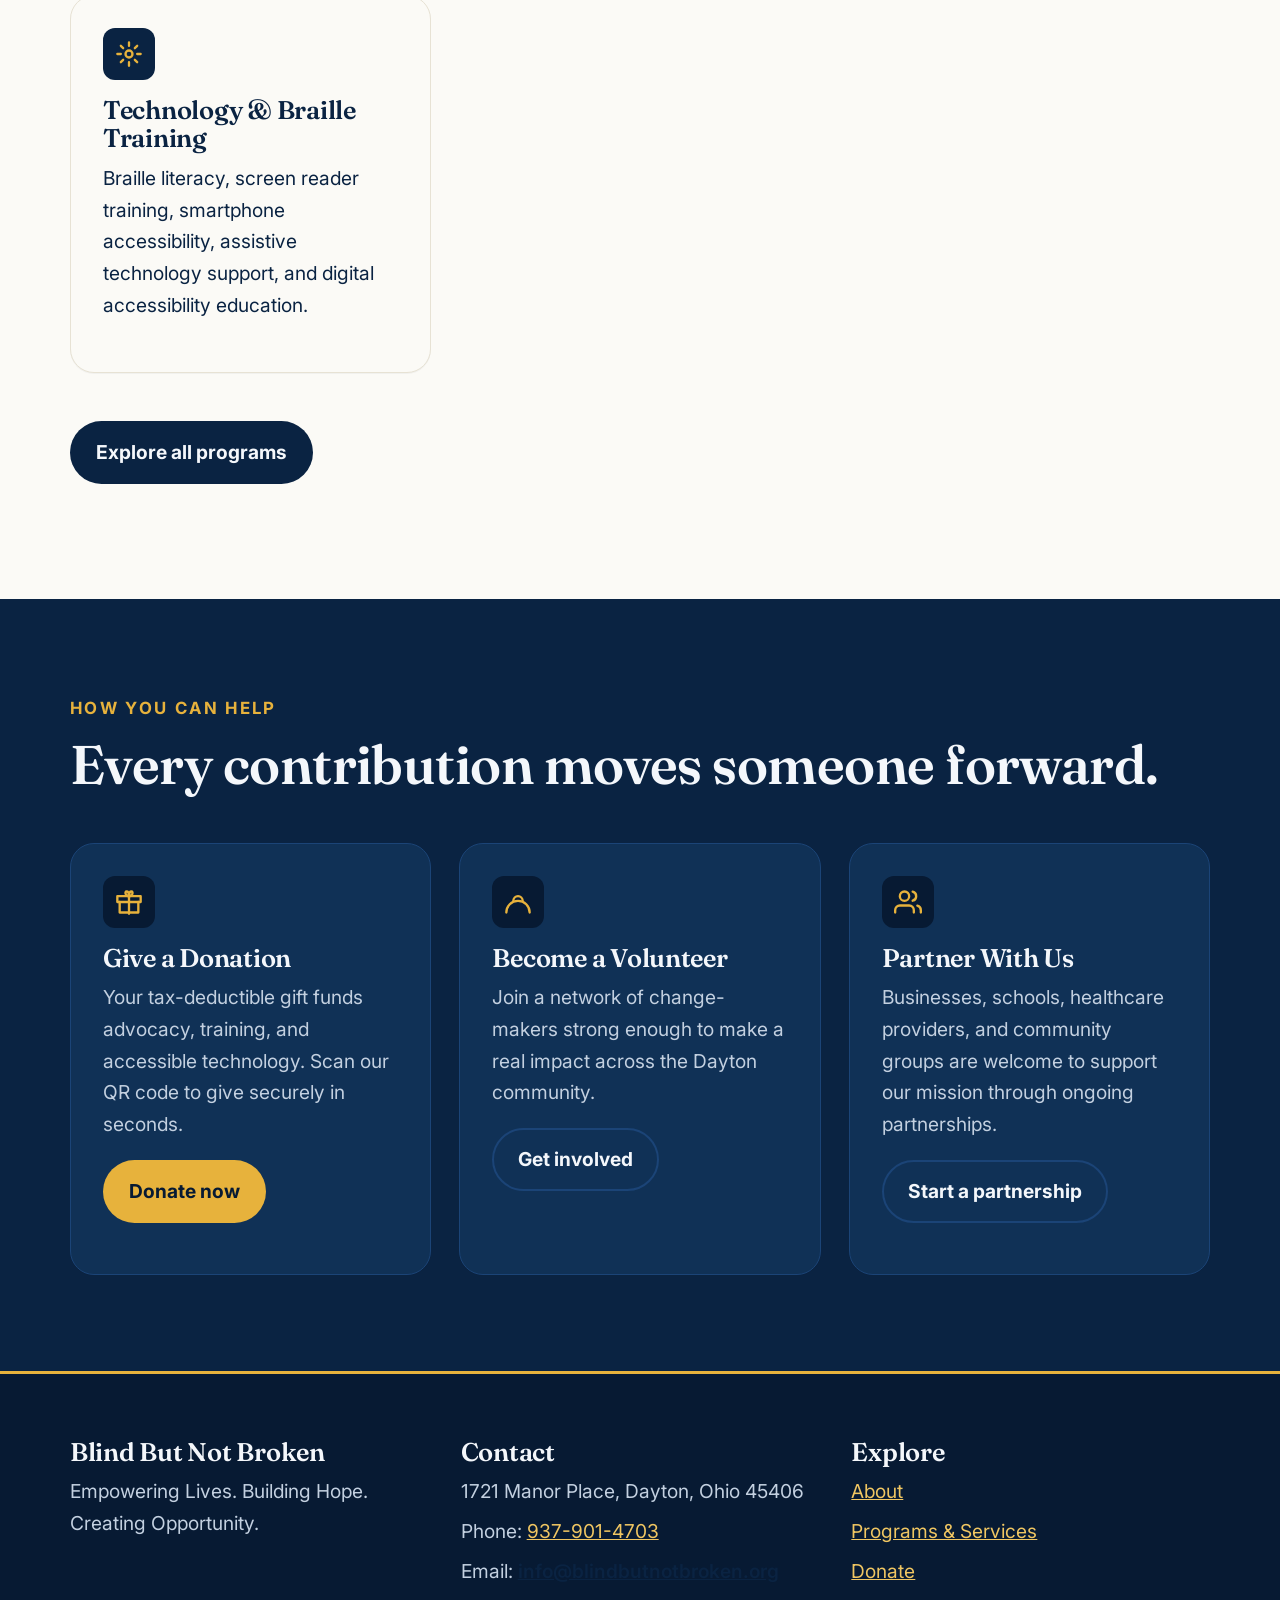
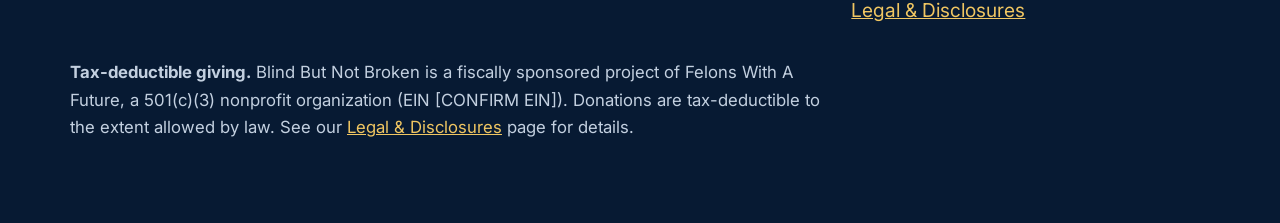
==== commit ea7d84ea: "updates" ====
--- a/index.html
+++ b/index.html
@@ -193,7 +193,7 @@
           <ul class="footer-contact">
             <li>1721 Manor Place, Dayton, Ohio 45406</li>
             <li>Phone: <a href="tel:+19379014703">937-901-4703</a></li>
-            <li>Email: <a href="mailto:victoryoverblindness@icloud.com">victoryoverblindness@icloud.com</a></li>
+            <li>Email: <a href="mailto:info@blindbutnotbroken.org" style="color:var(--navy-800);font-weight:600;">info@blindbutnotbroken.org</a></li>
           </ul>
         </div>
         <div>
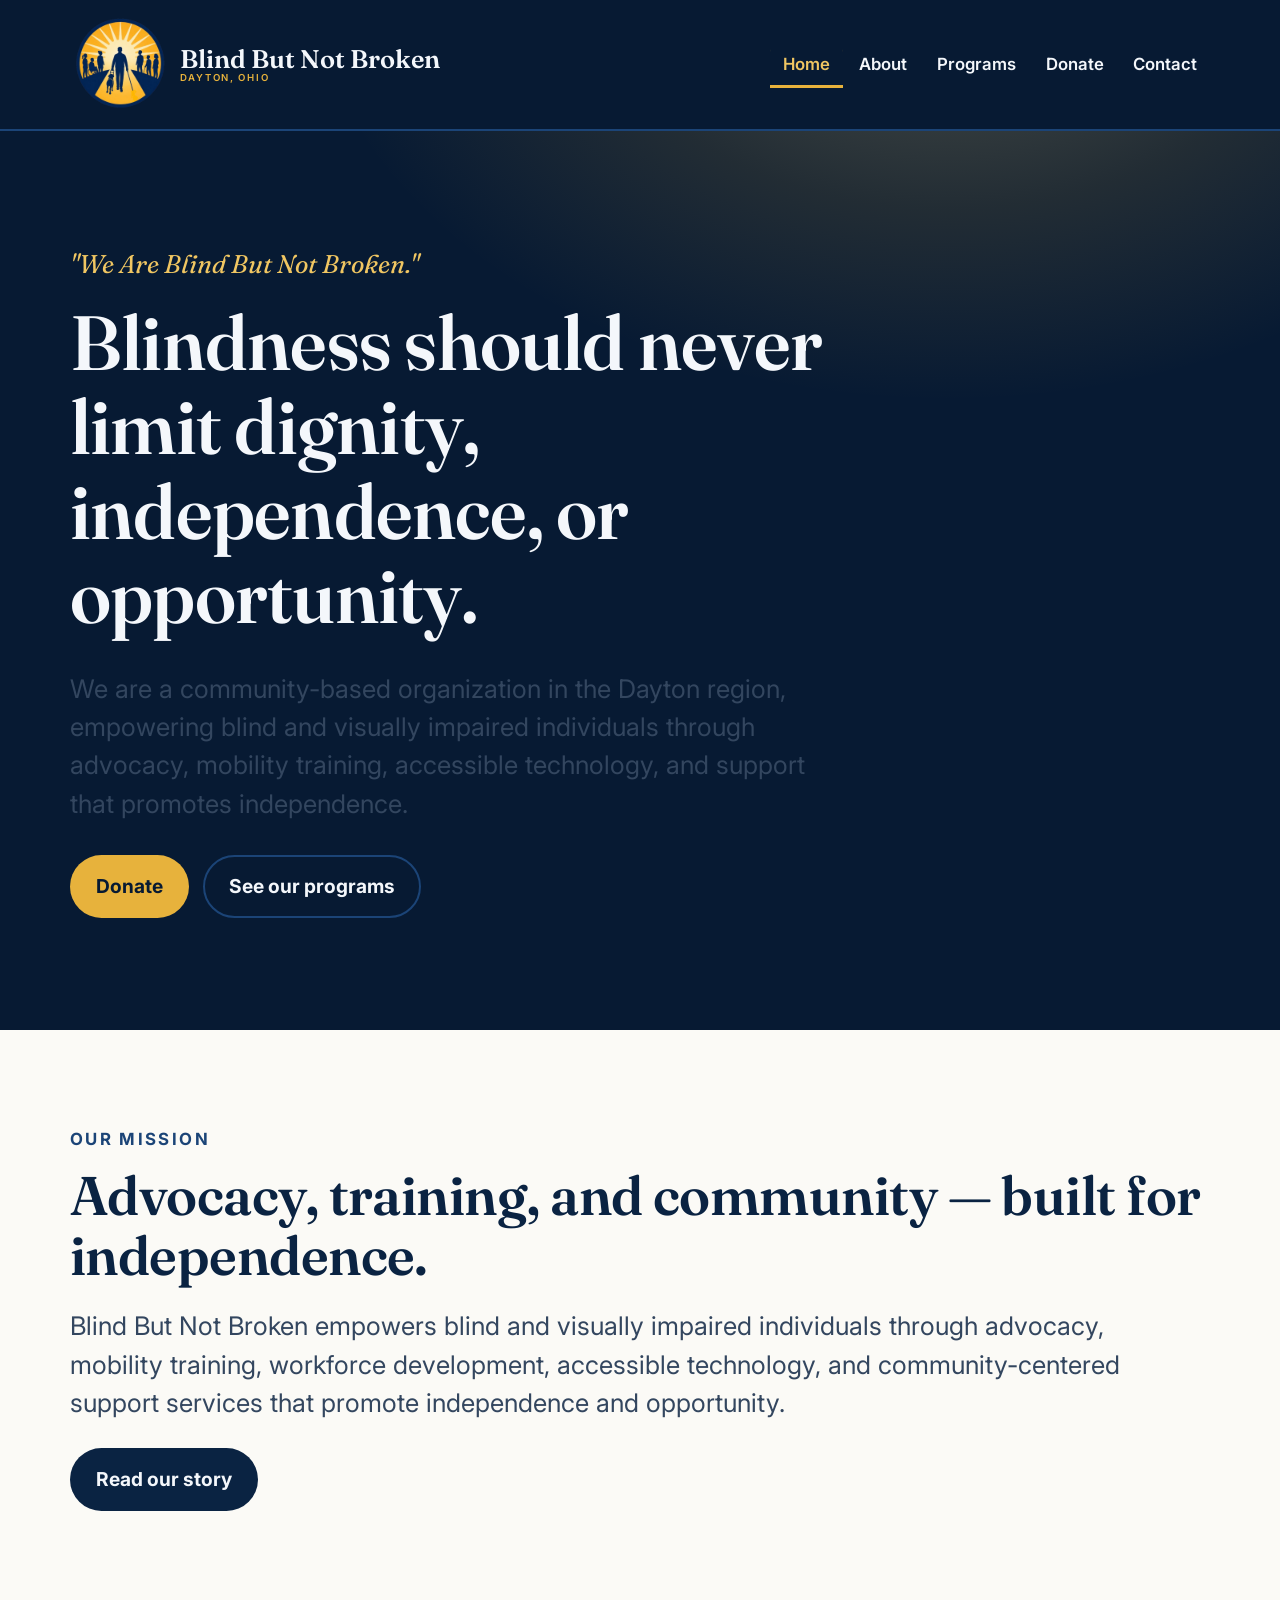
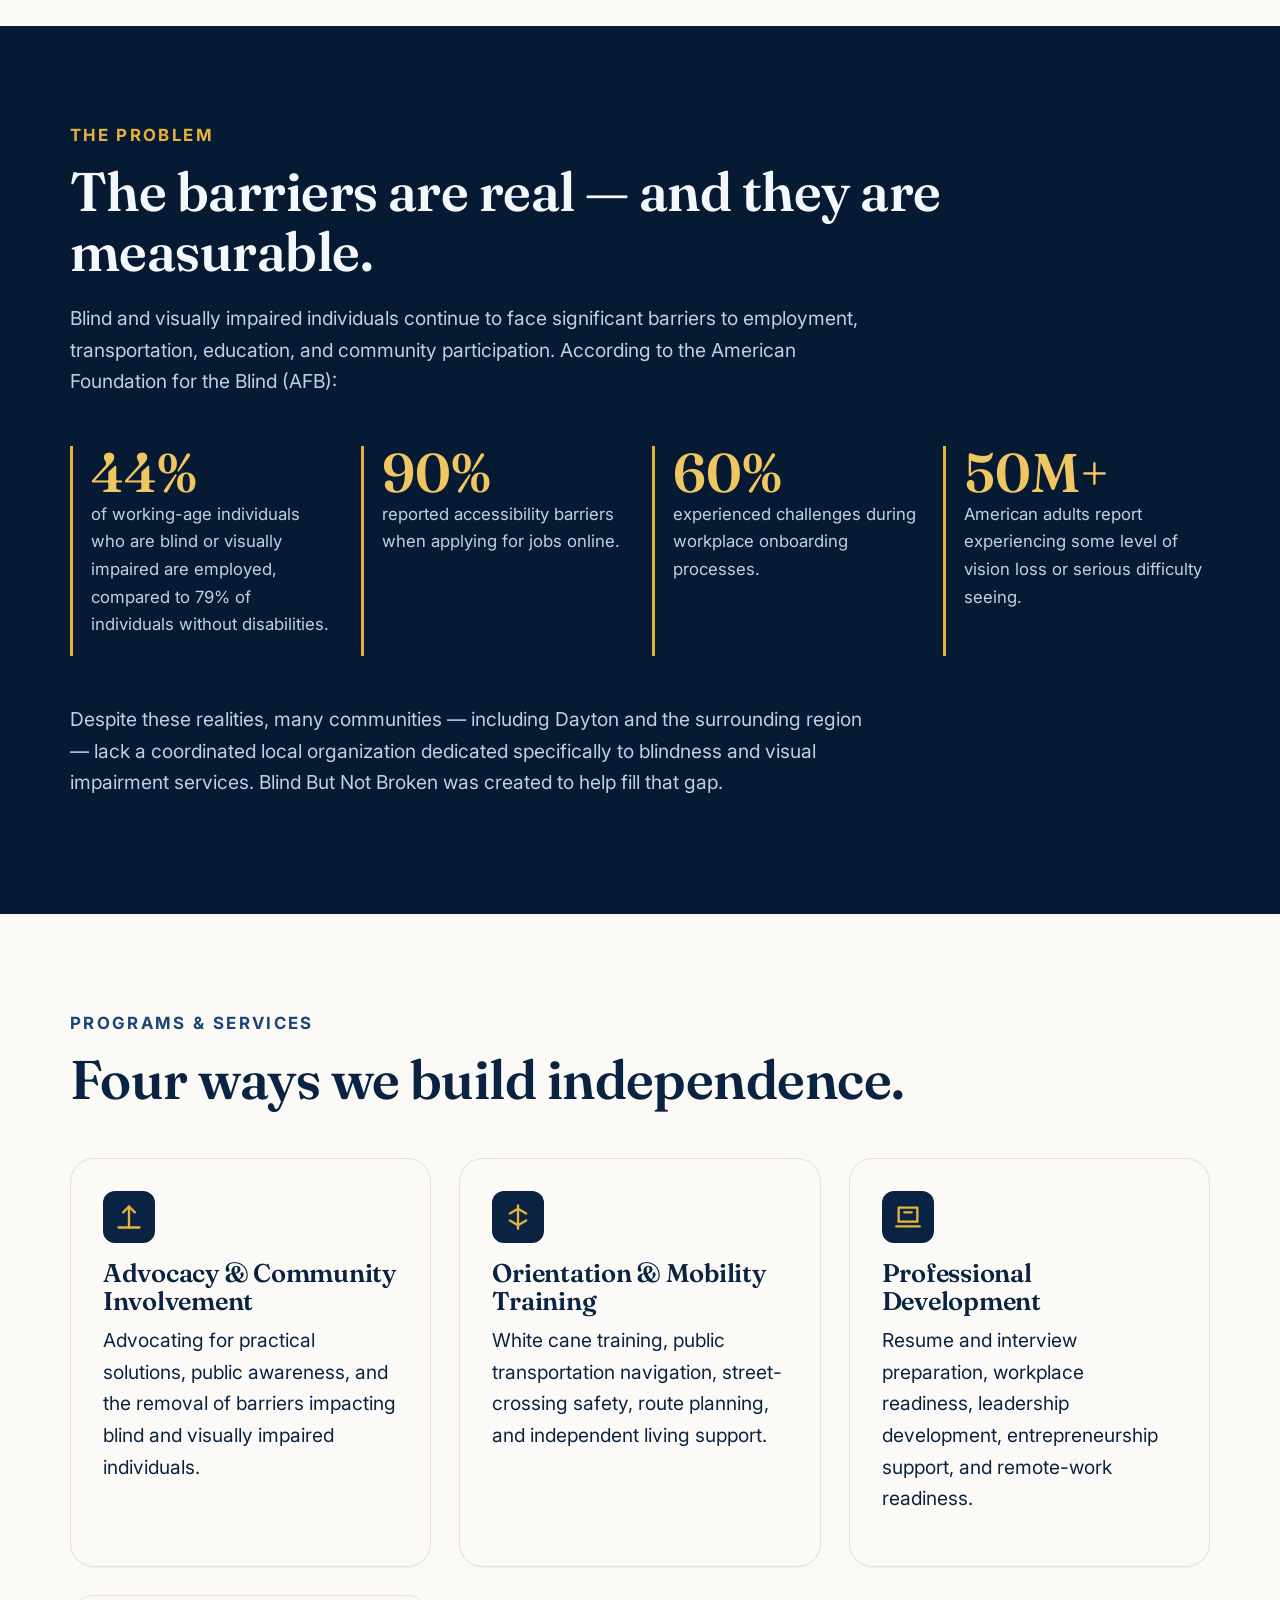
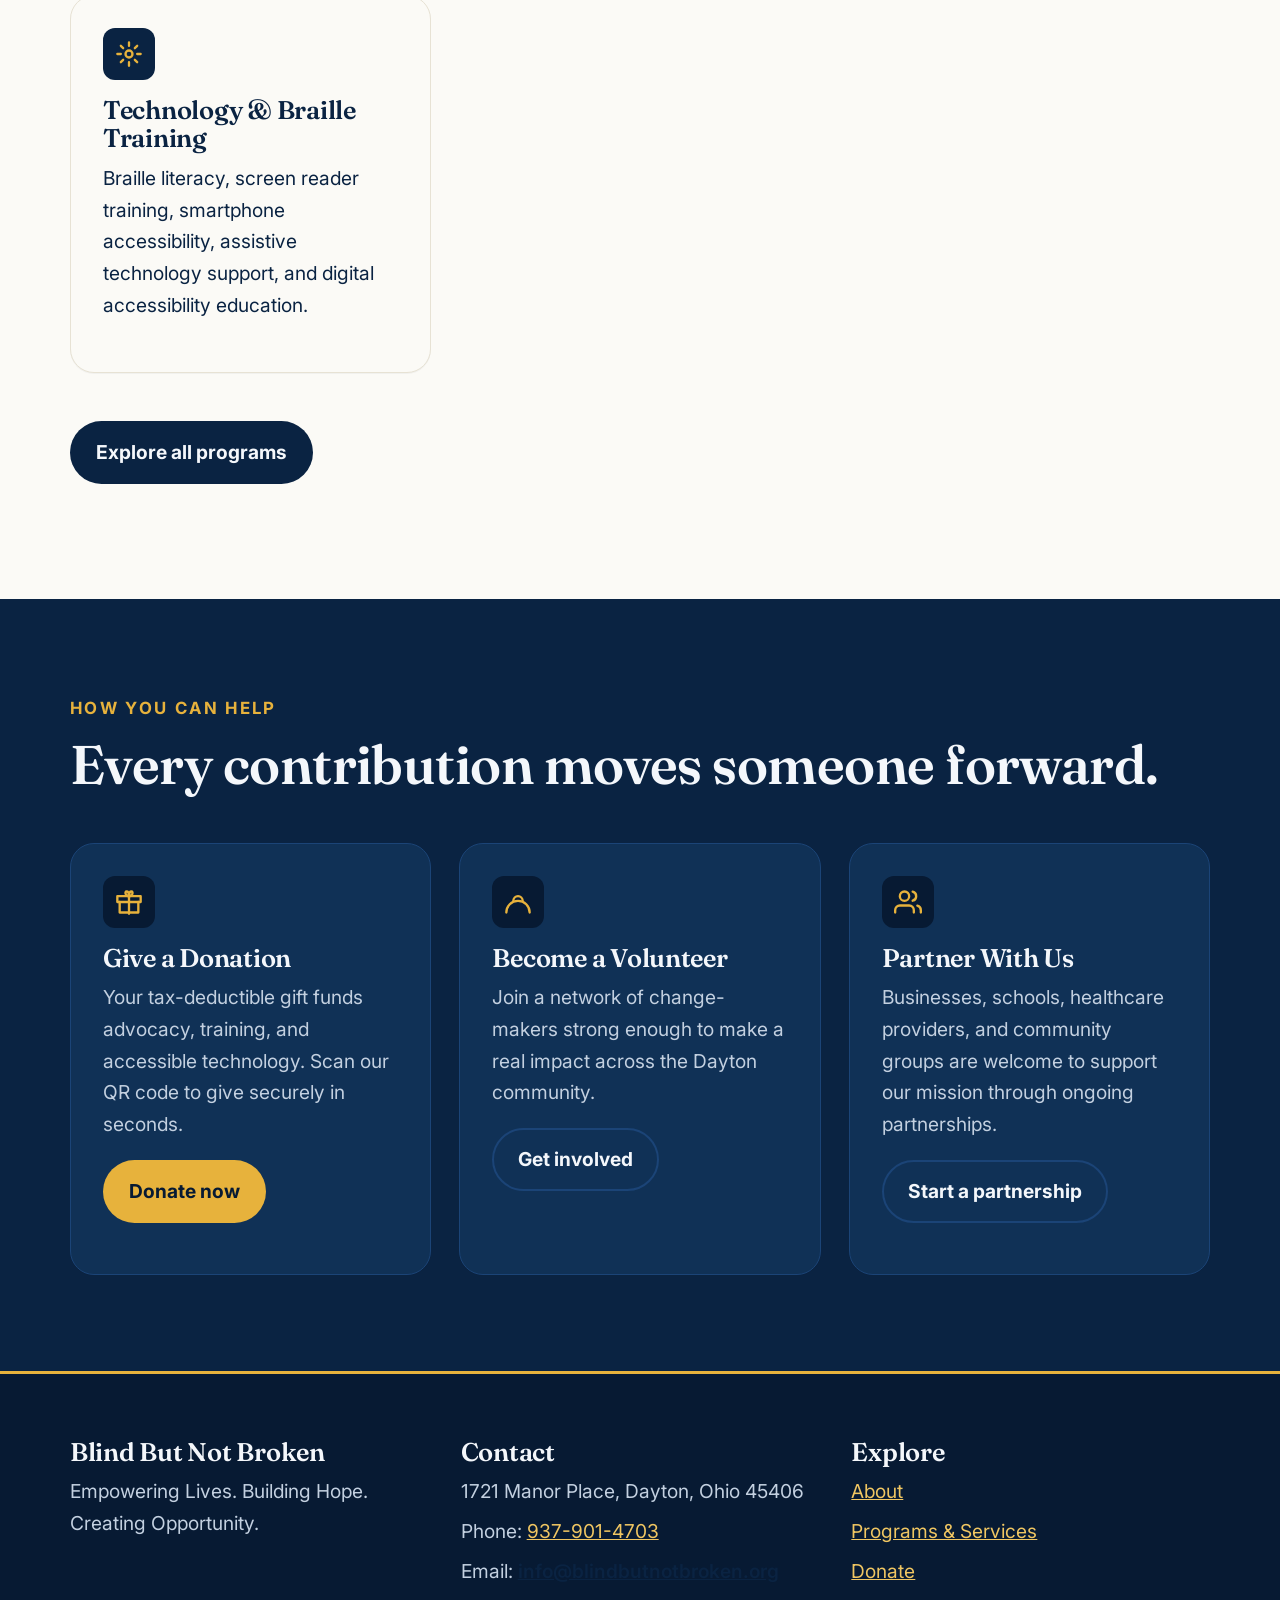
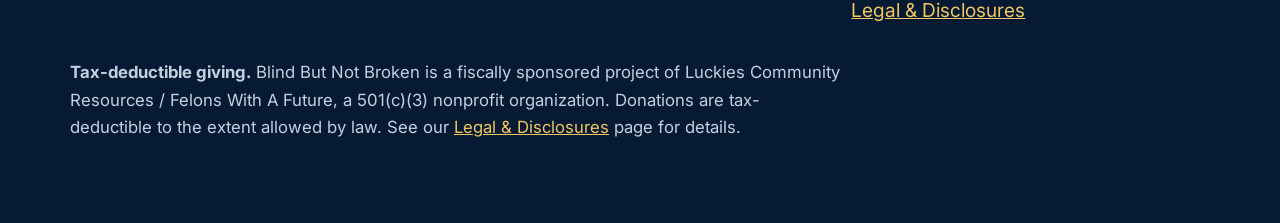
==== commit bb3c2369: "updates to legal update" ====
--- a/index.html
+++ b/index.html
@@ -208,8 +208,7 @@
       </div>
       <div class="footer-legal">
         <p><strong>Tax-deductible giving.</strong> Blind But Not Broken is a fiscally sponsored
-          project of Felons With A Future, a 501(c)(3) nonprofit organization
-          (EIN&nbsp;[CONFIRM&nbsp;EIN]). Donations are tax-deductible to the extent allowed by law.
+          project of Luckies Community Resources / Felons With A Future, a 501(c)(3) nonprofit organization. Donations are tax-deductible to the extent allowed by law.
           See our <a href="legal.html">Legal &amp; Disclosures</a> page for details.</p>
       </div>
     </div>
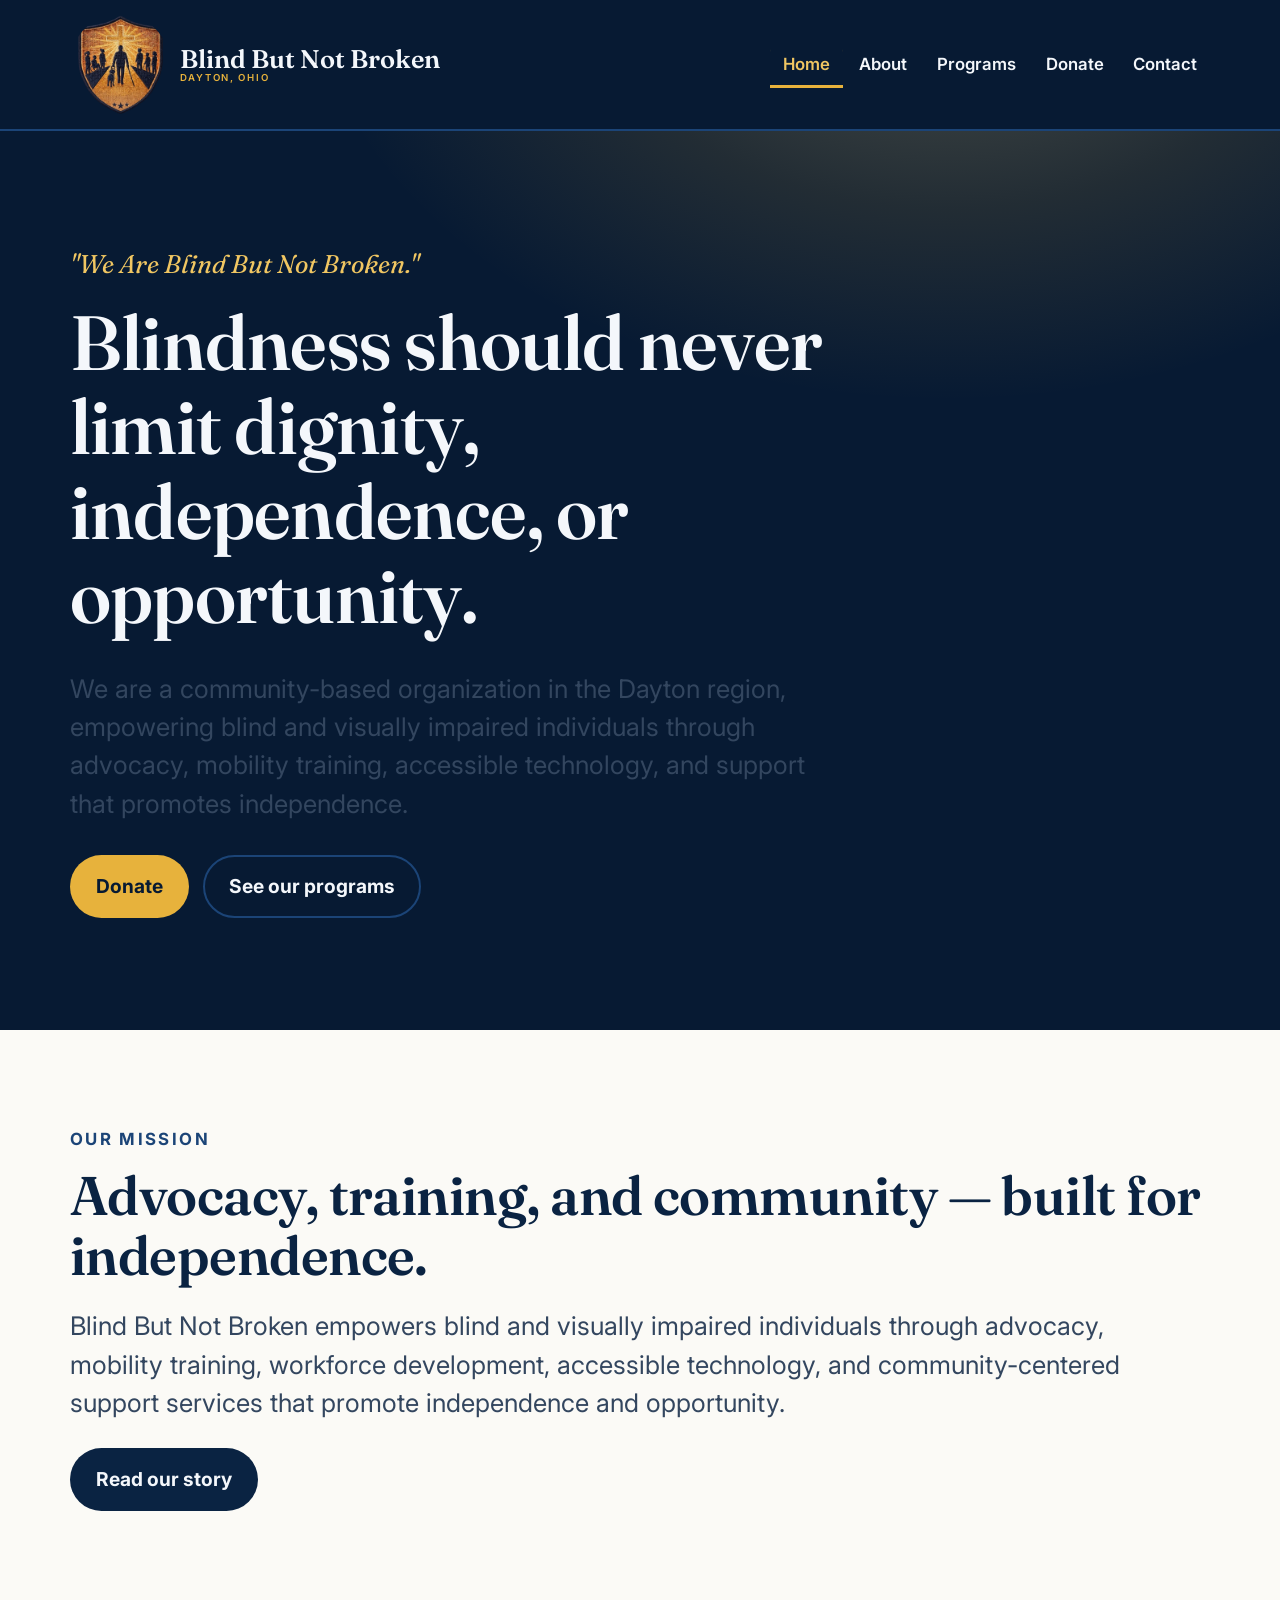
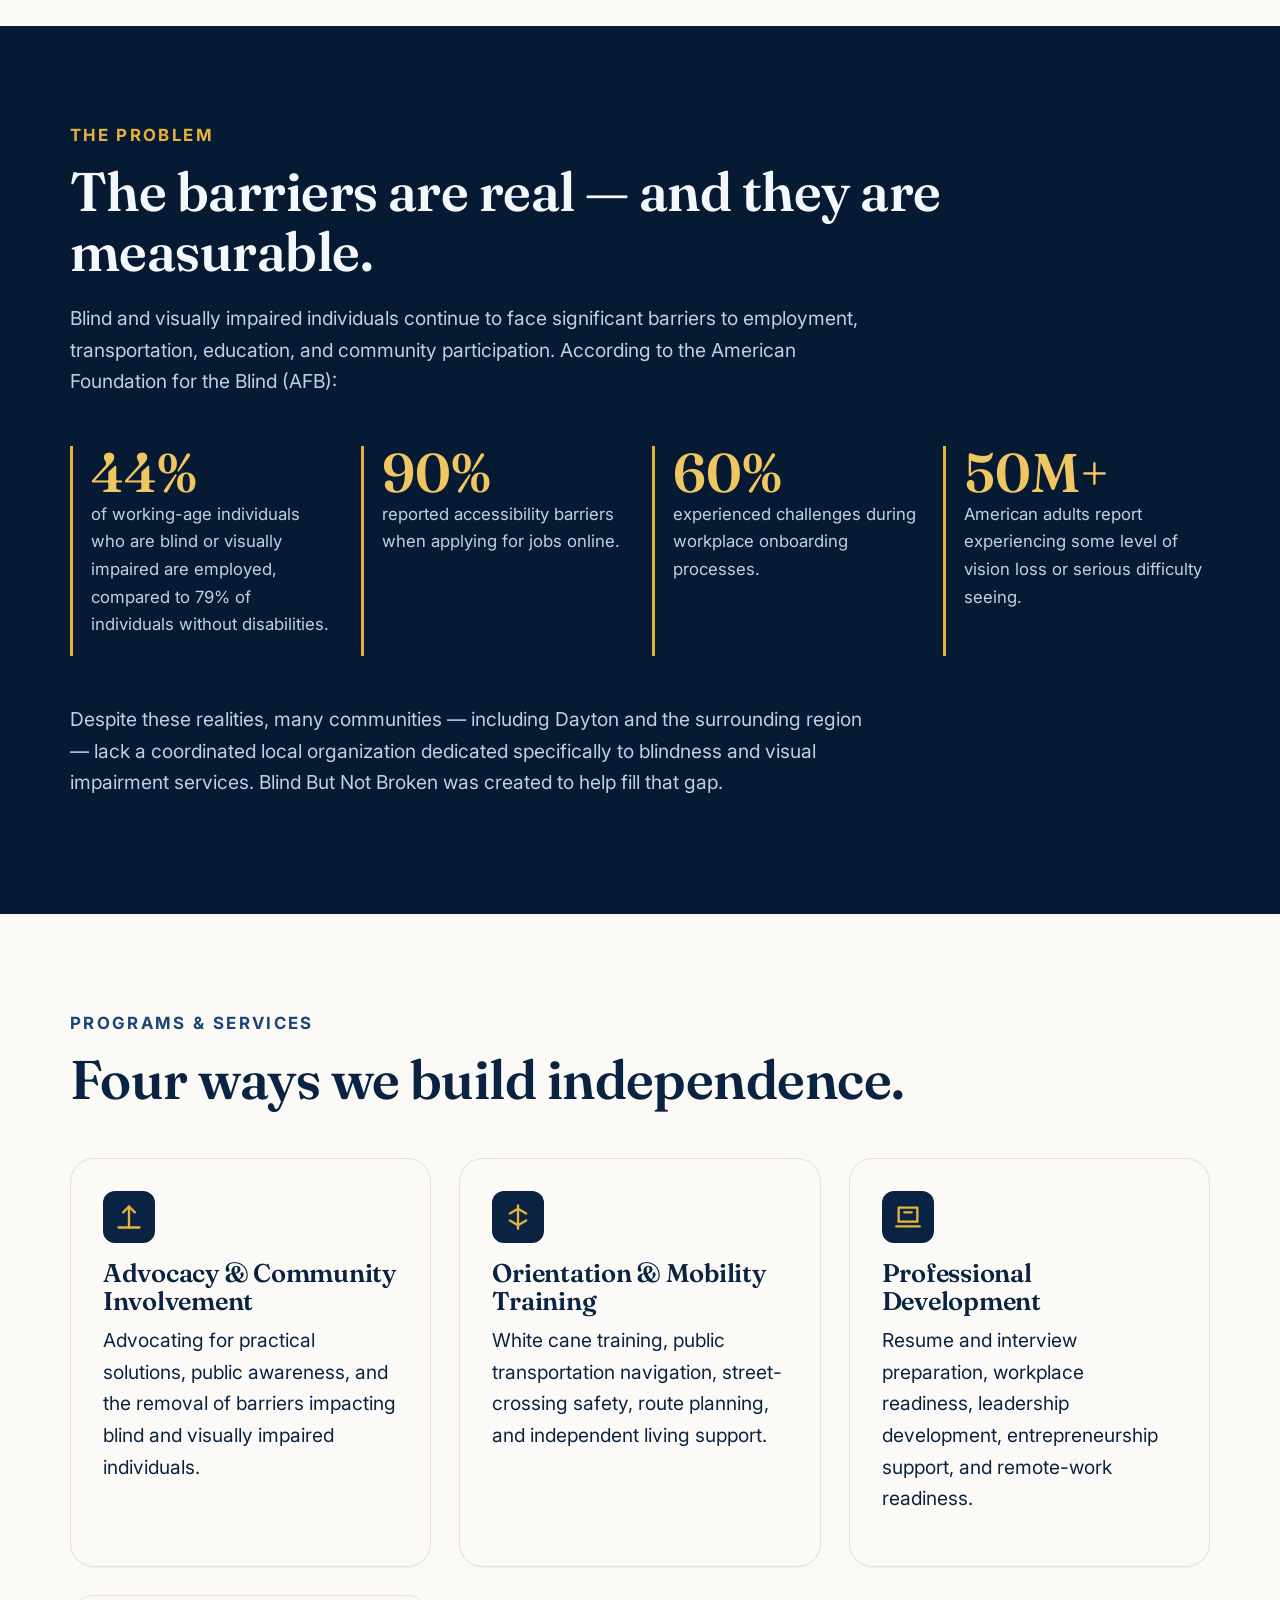
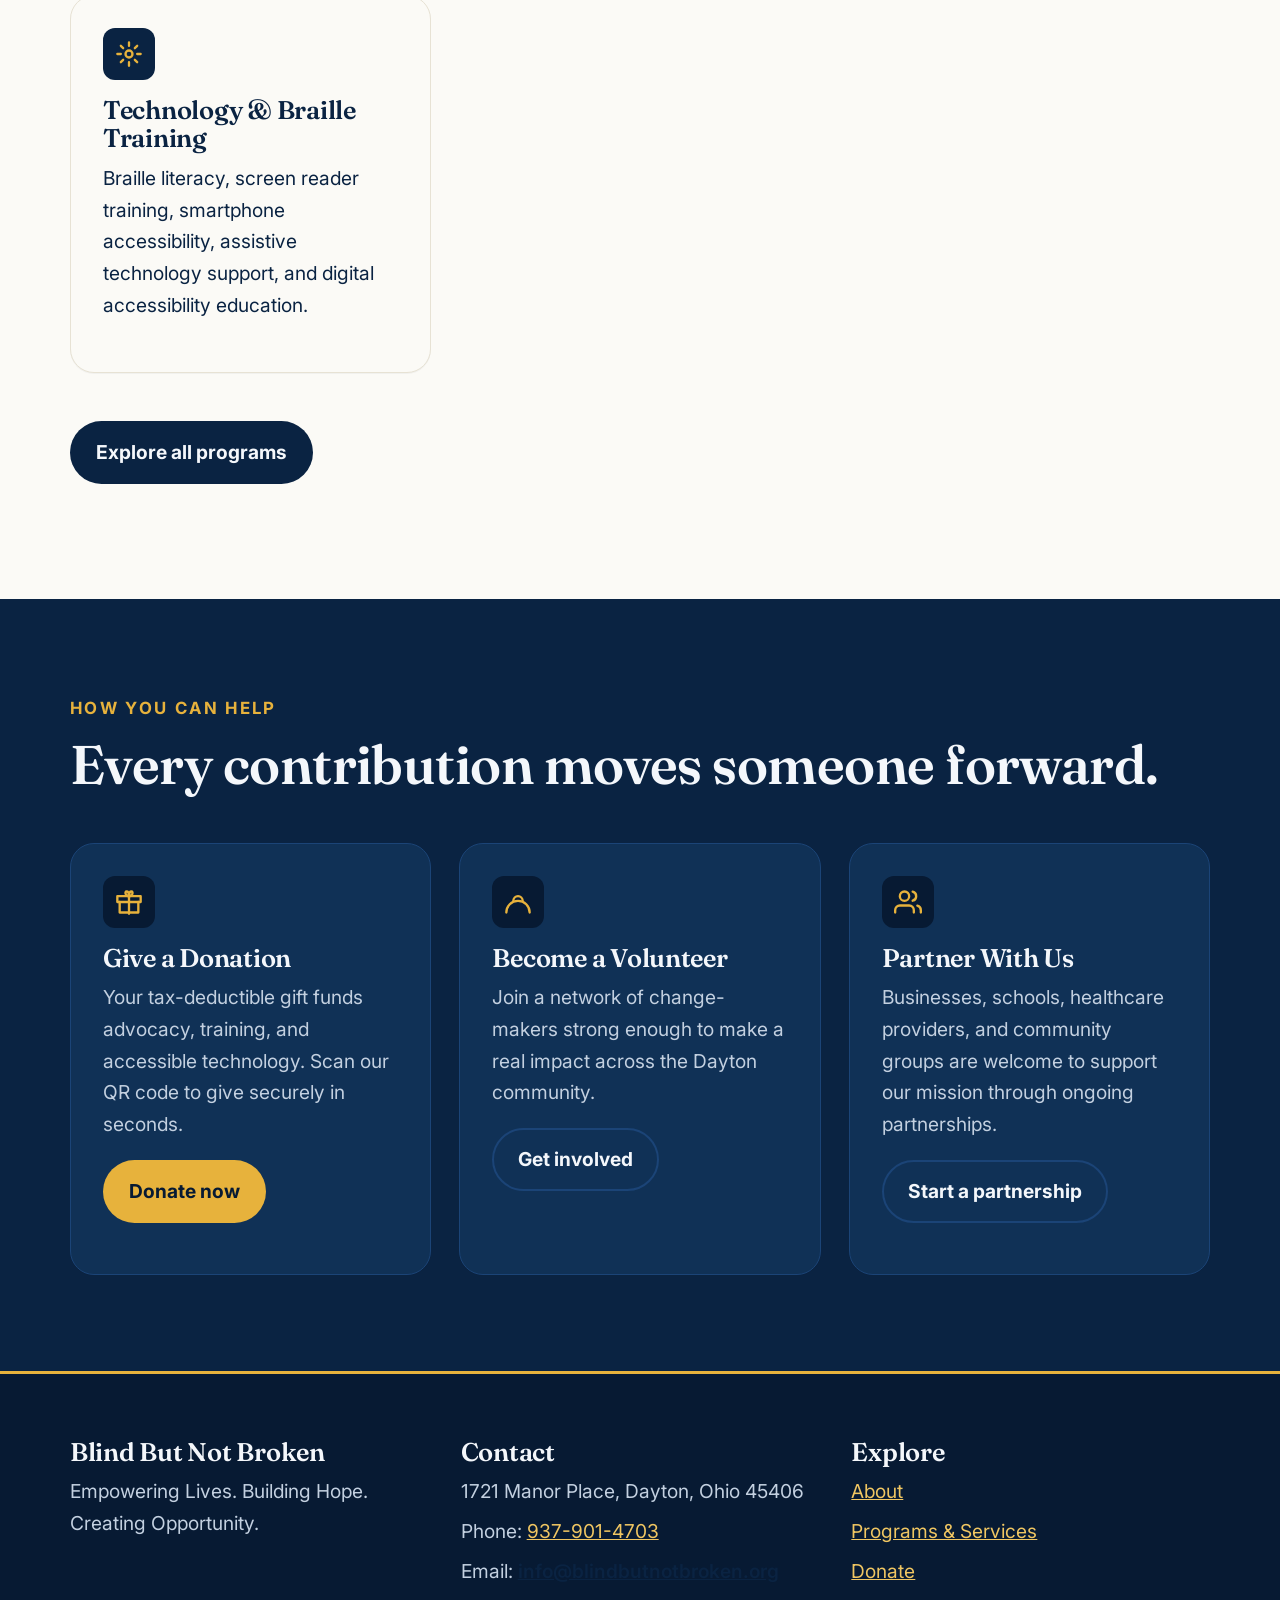
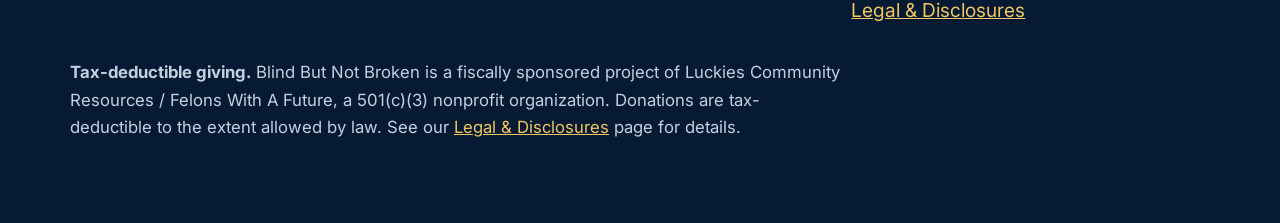
==== commit add7a3aa: "updtes" ====
--- a/index.html
+++ b/index.html
@@ -18,7 +18,7 @@
     <div class="wrap">
       <nav class="nav" aria-label="Primary">
         <a class="brand" href="index.html">
-          <img class="brand__mark" src="images/circle-logo-nt.PNG" alt="Blind But Not Broken logo">
+          <img class="brand__mark" src="images/bbnb-shield.PNG" alt="Blind But Not Broken logo">
           <span>Blind But Not Broken<small>Dayton, Ohio</small></span>
         </a>
         <button class="nav__toggle" aria-expanded="false" aria-controls="nav-menu">
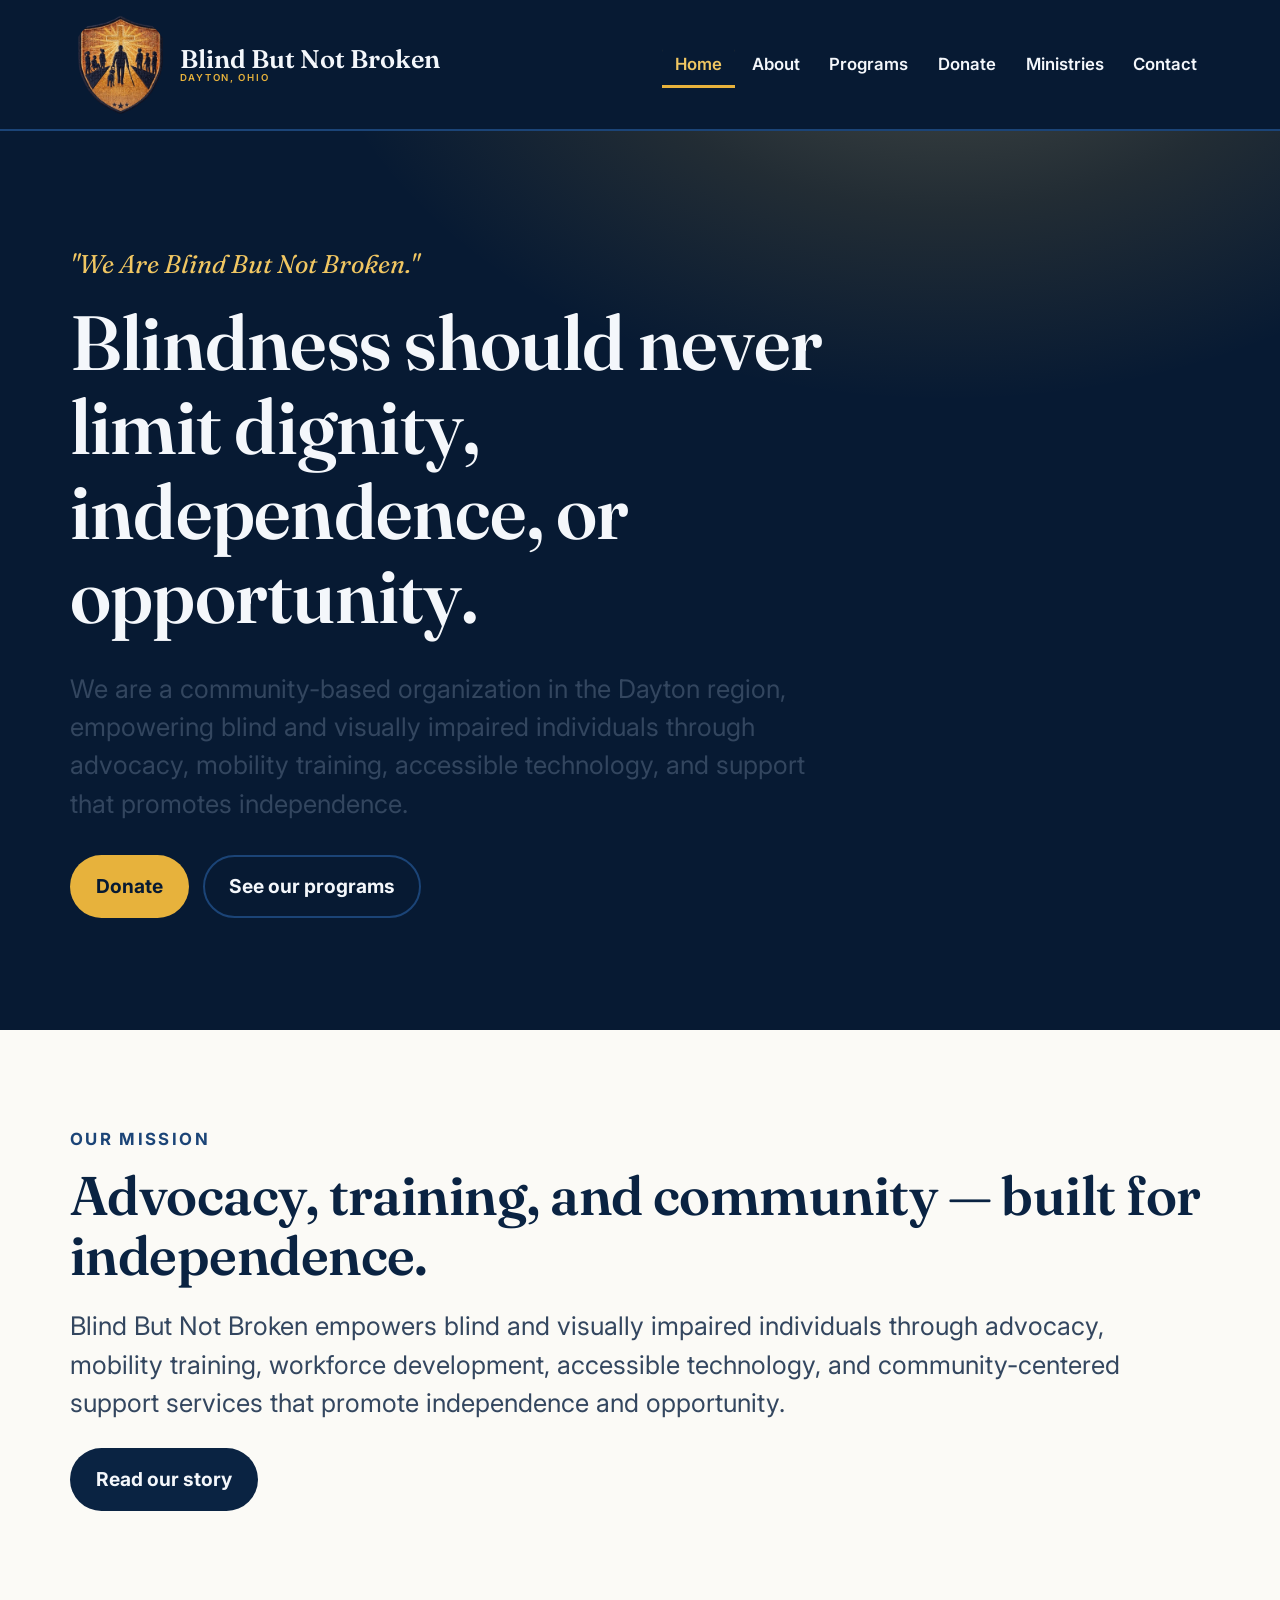
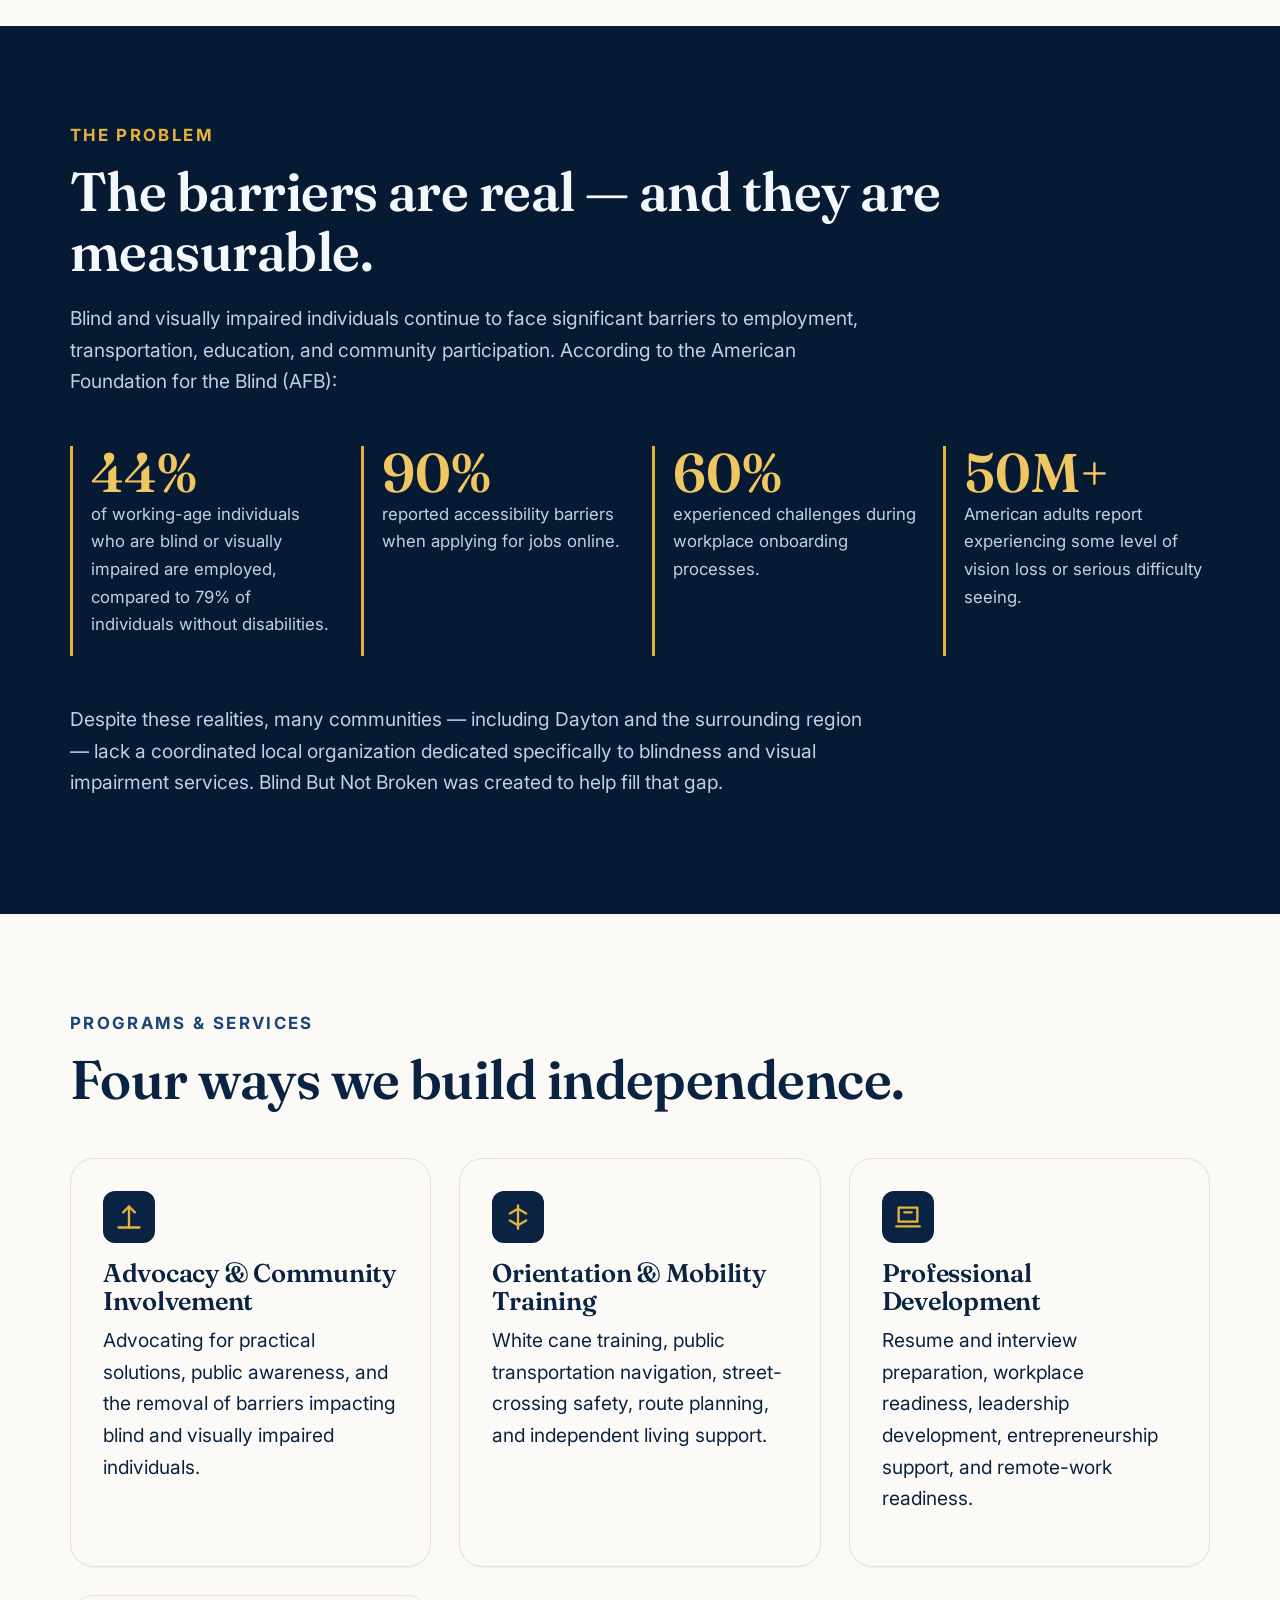
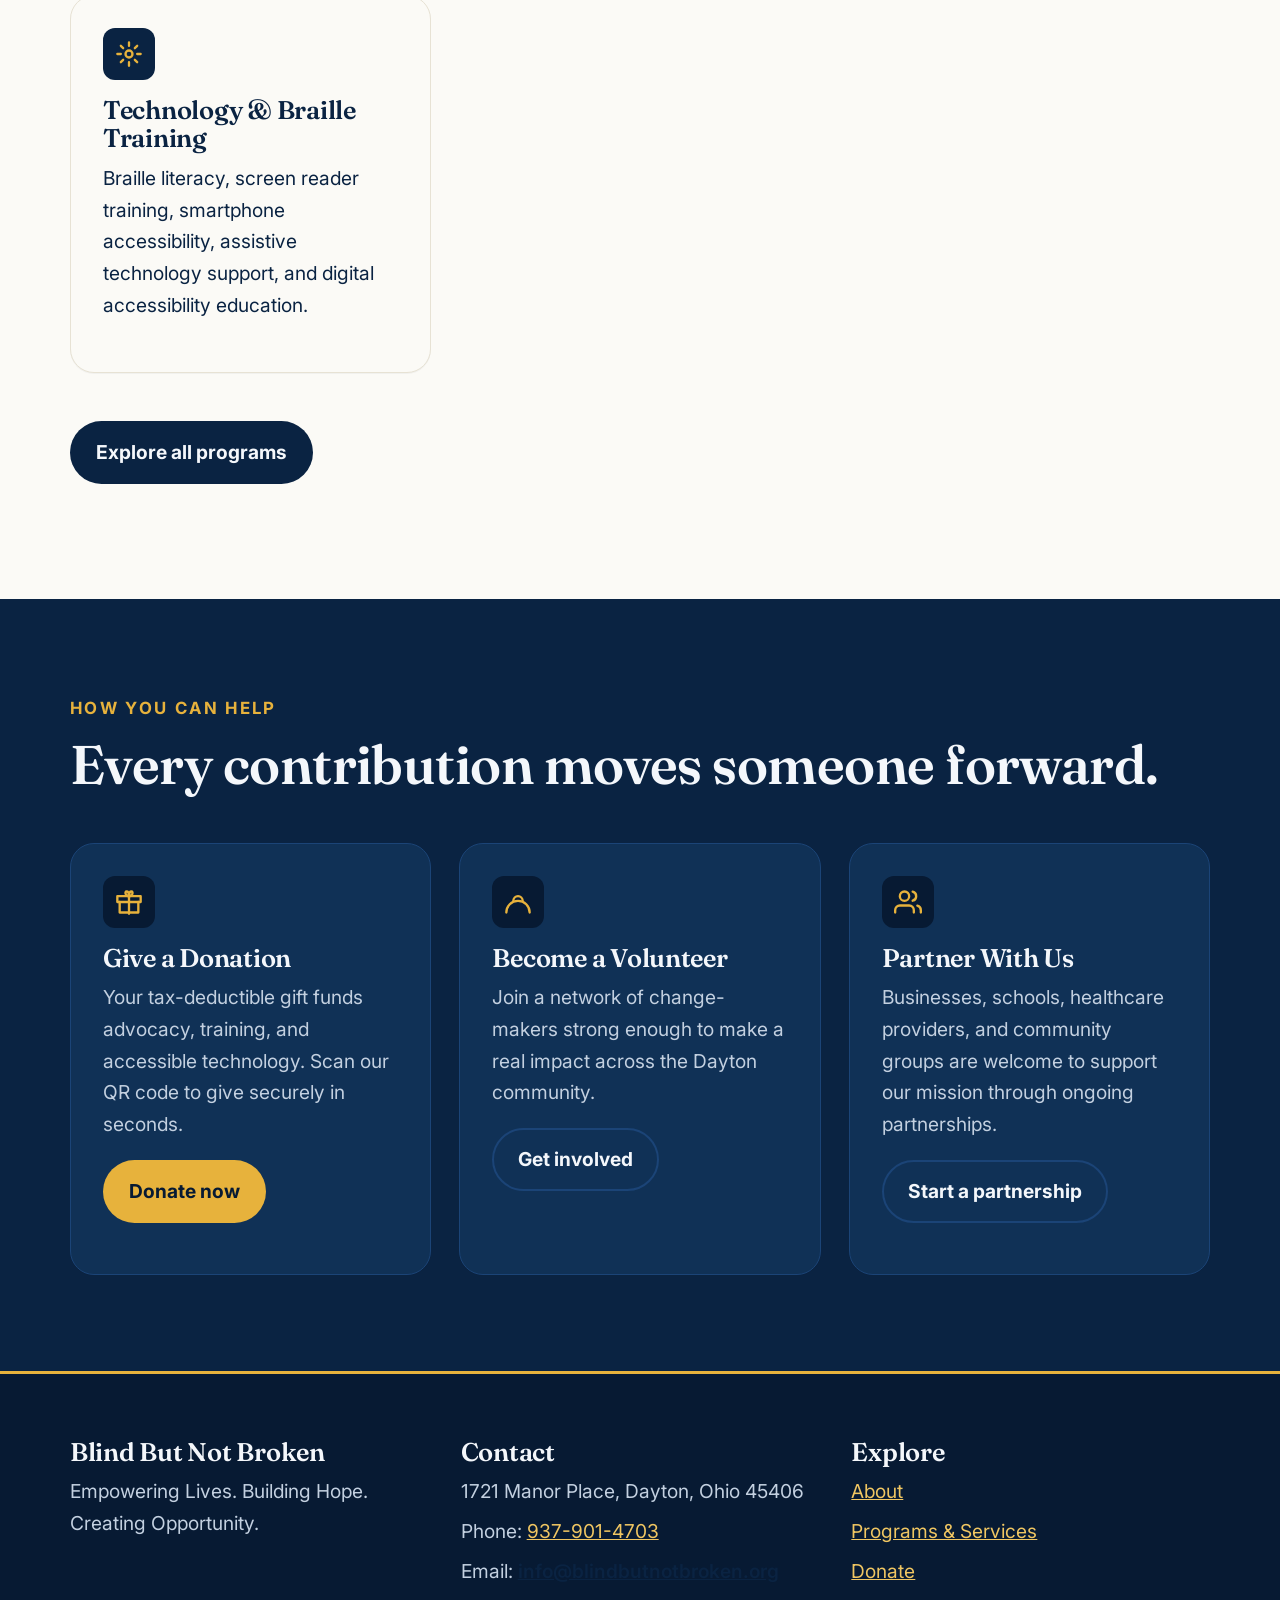
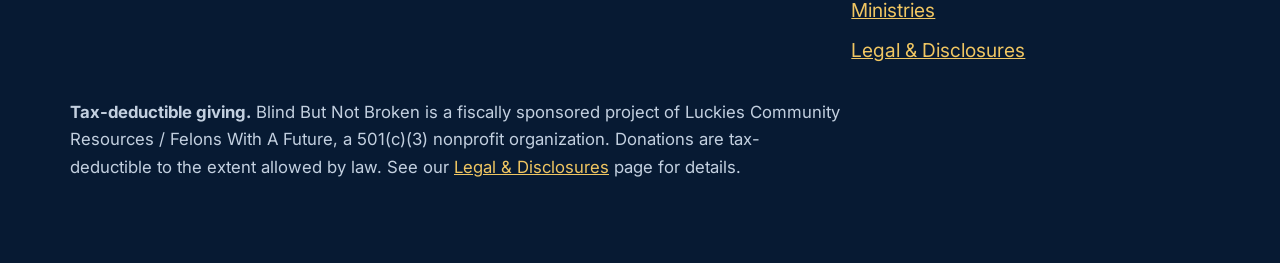
==== commit da489fd2: "Changes" ====
--- a/index.html
+++ b/index.html
@@ -29,6 +29,7 @@
           <li><a href="about.html">About</a></li>
           <li><a href="programs.html">Programs</a></li>
           <li><a href="donate.html">Donate</a></li>
+          <li><a href="ministries.html">Ministries</a></li>
           <li><a href="contact.html">Contact</a></li>
         </ul>
       </nav>
@@ -202,6 +203,7 @@
             <li><a href="about.html">About</a></li>
             <li><a href="programs.html">Programs &amp; Services</a></li>
             <li><a href="donate.html">Donate</a></li>
+            <li><a href="ministries.html">Ministries</a></li>
             <li><a href="legal.html">Legal &amp; Disclosures</a></li>
           </ul>
         </div>
